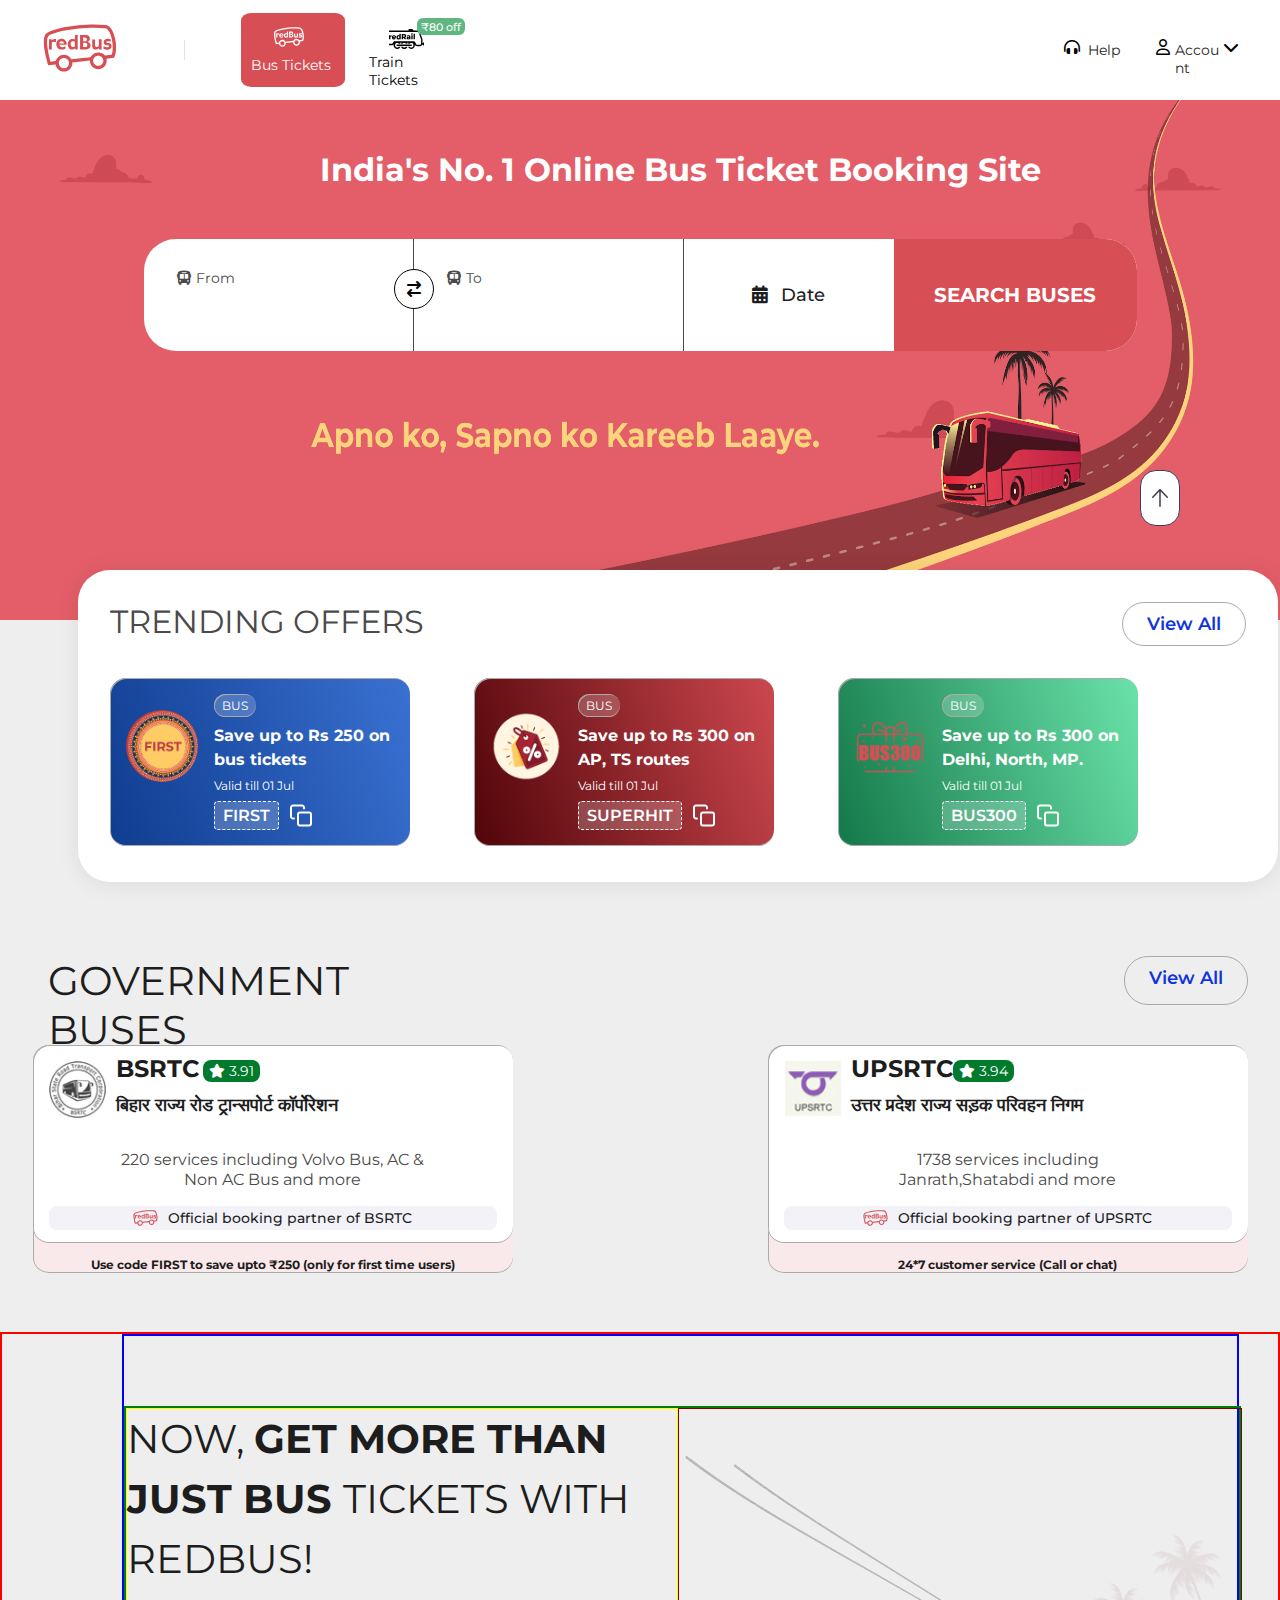
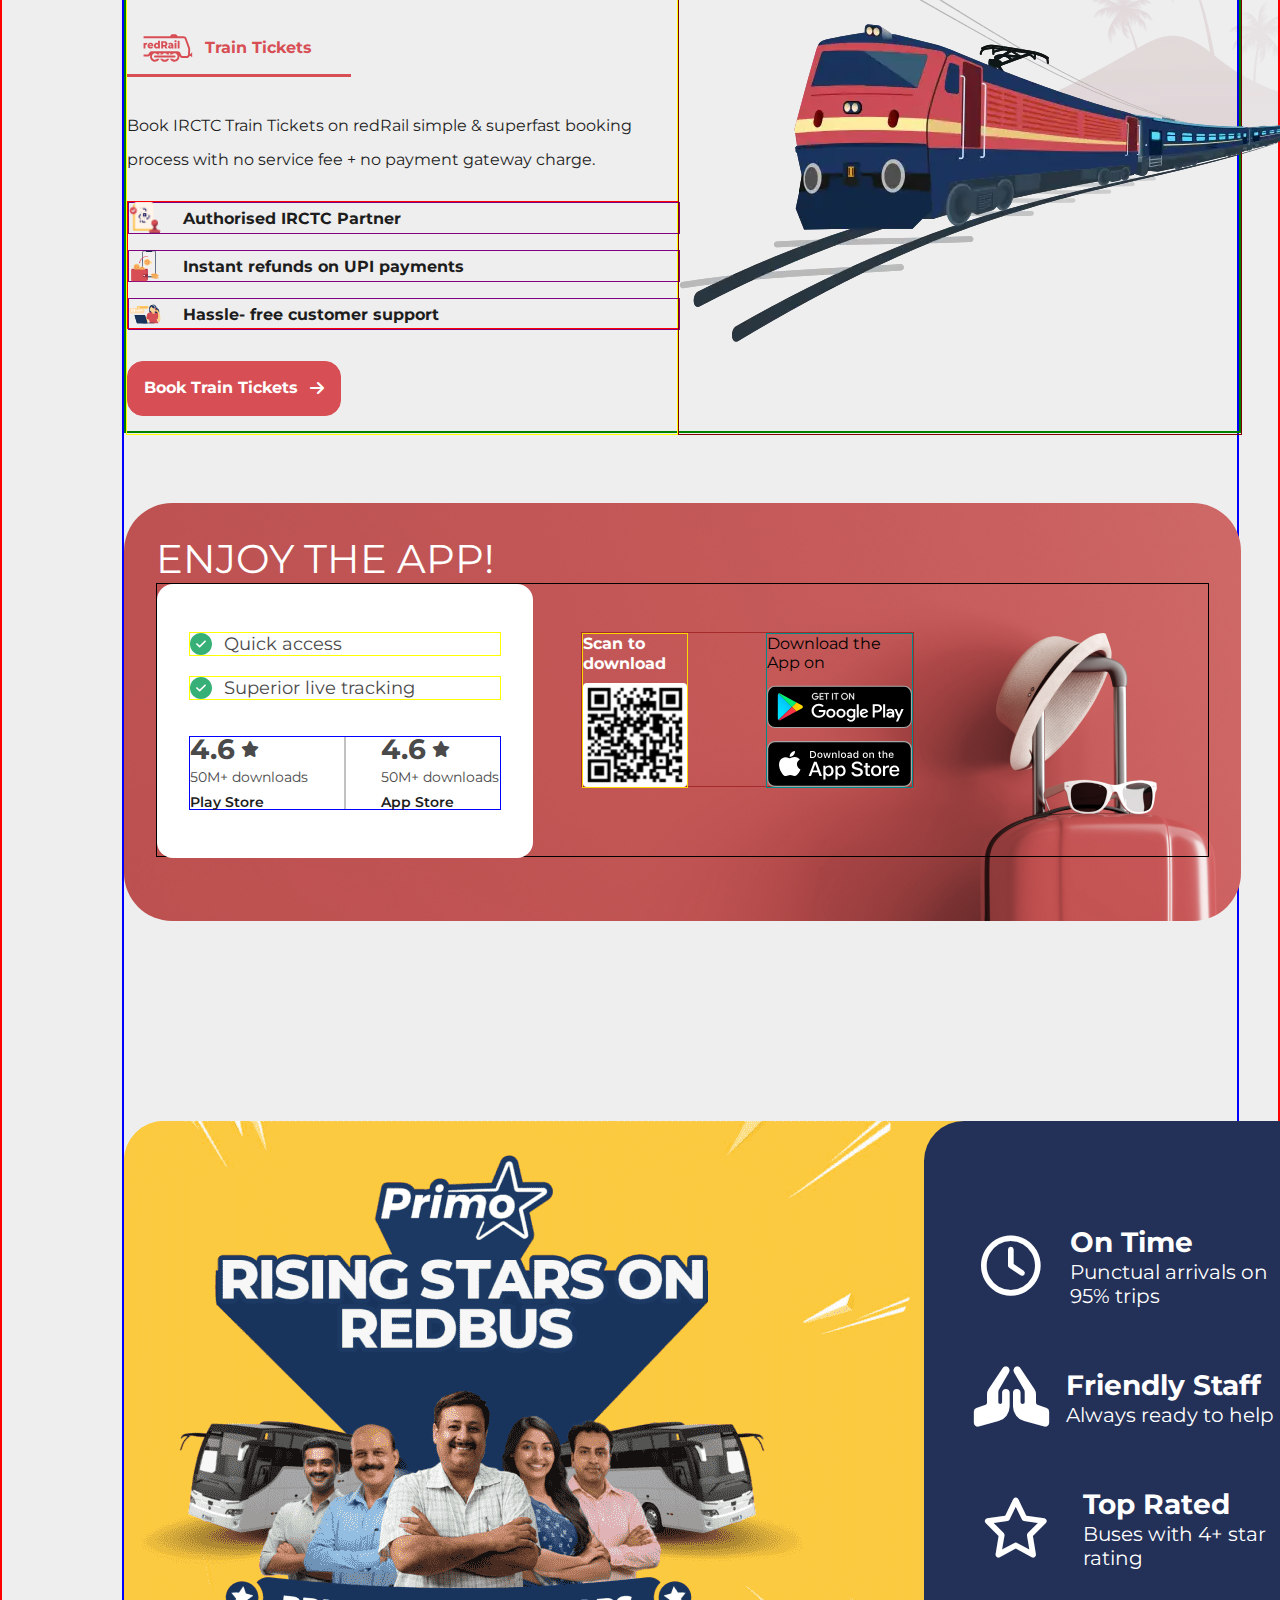
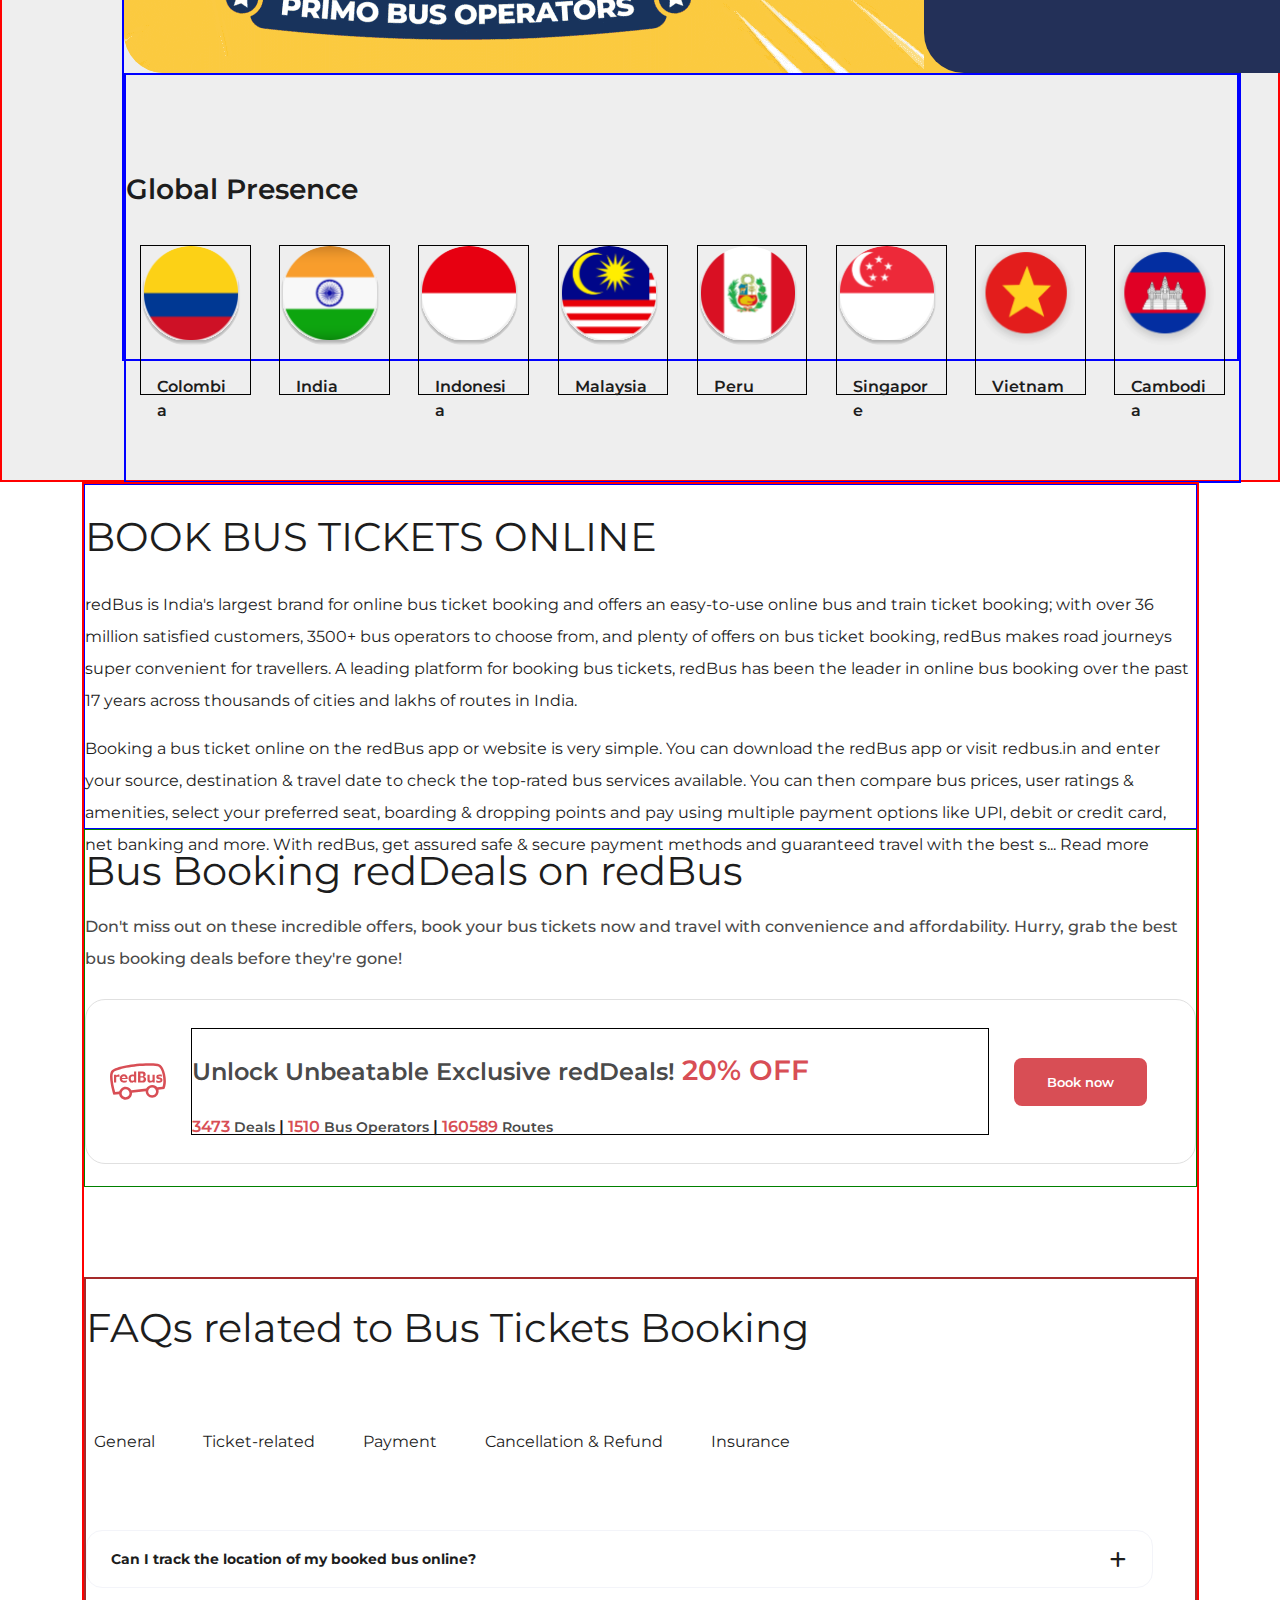
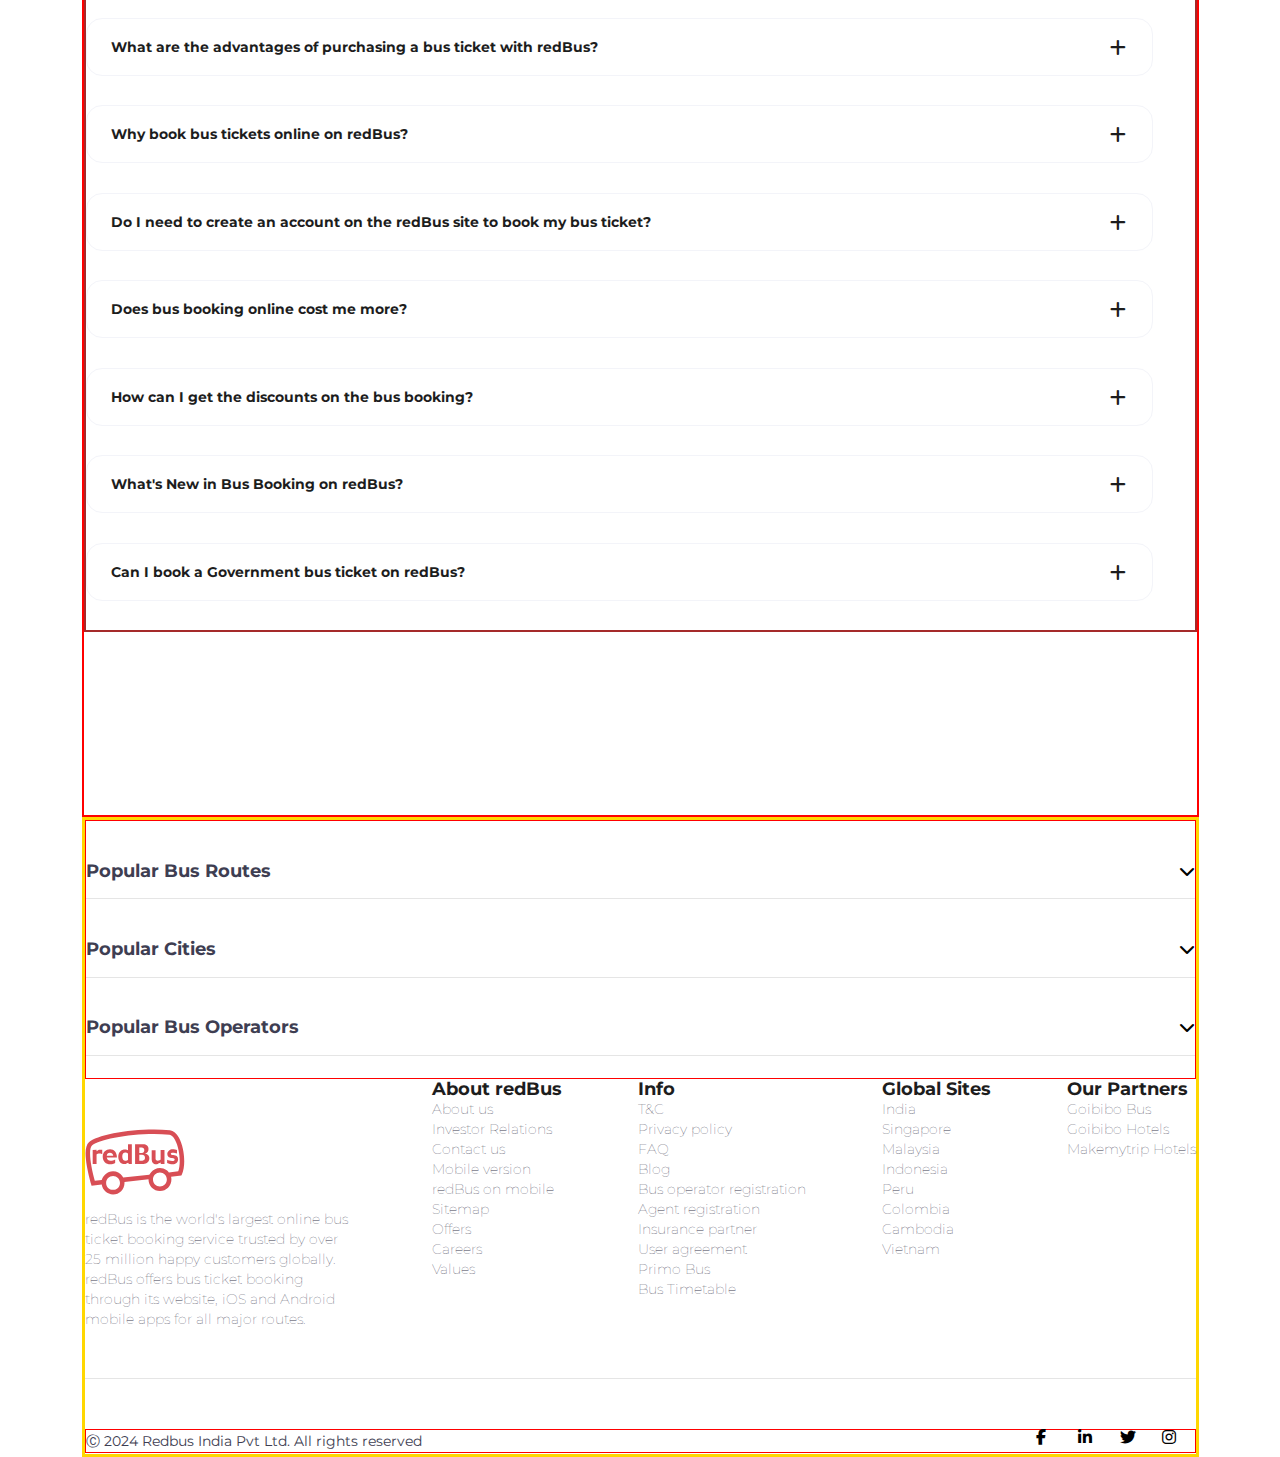
==== index.html @ a6f37c6b "new" ====
<!DOCTYPE html>
<html lang="en">

<head>

    <title>RedBus Clone</title>
    <link rel="stylesheet" href="css/style.css">
    <link rel="stylesheet" href="https://cdnjs.cloudflare.com/ajax/libs/font-awesome/6.5.2/css/all.min.css" />
<link rel="shortcut icon" href="images/rdc-redbus-logo.svg" type="image/x-icon">
</head>

<body>

    <header>

        <div class="container">

            <a href="index.html"><img width="80px" height="48px" src="images/rdc-redbus-logo.svg" alt=""></a>

            <div class="side-line"></div>
            <div class="tickets">
                <div class="bus-tickets">
                    <a href="bus tickets.html">
                        <img src="images/rdc-redbus-logo.svg" alt="">
                        <div>Bus Tickets</div>
                    </a>
                </div>
                <div class="train-tickets">
                    <a href="train tickets.html">
                        <img src="images/rail_vertical.svg" alt="">
                        <span>₹80 off</span>
                        <div>Train Tickets</div>
                    </a>
                </div>
            </div>
            <div class="top-icons">
                <div class="top-right1">
                    <i class="fa-solid fa-headphones-simple"></i>
                    <span>Help</span>
                </div>
                <div class="top-right2">
                    <i class="fa-regular fa-user"></i>
                    <span>Account</span>
                    <i class="fa-solid fa-chevron-down"></i>
                </div>
            </div>
        </div>
    </header>
    <section>
        <h1 class="heading">India's No. 1 Online Bus Ticket Booking Site</h1>

        <div class="search-box">
            <div class="from">
                <i class="fa-solid fa-bus"></i>
                <span>From</span>
            </div>
            <div class="from">
                <i class="fa-solid fa-bus"></i>
                <span>To</span>
            </div>
            <div class="date">
                <i class="fa-solid fa-calendar-days"></i>
                <span>Date</span>
            </div>
            <div class="button">
                <span>SEARCH BUSES</span>
            </div>
            <div class="arrow-icon">
                <i class="fa-solid fa-arrow-right-arrow-left"></i>
            </div>
        </div>

    </section>
    <div class="save-up">
        <div class="save-up-in">
            <div class="t-offers">
                <h1>TRENDING OFFERS</h1>
                <h2>View All</h2>
            </div>
            <div class="pic-poster">
                <div class="pic-poster-one">
                    <div class="pic-poster-one-img">
                        <img src="images/tile-80X80.png" alt="">
                    </div>
                    <div class="pic-poster-one-content">
                        <div class="pic-poster-one-content-one">BUS</div>
                        <div class="pic-poster-one-content-two"> Save up to Rs 250 on <br> bus tickets</div>
                        <div class="pic-poster-one-content-three">Valid till 01 Jul</div>
                        <div class="pic-poster-one-content-four">
                            <div class="pic-poster-one-content-four-a">FIRST</div>
                            <img src="images/copy.svg" alt="">

                        </div>

                    </div>
                </div>
                <div class="pic-poster-one two">
                    <div class="pic-poster-one-img">
                        <img src="images/SUPERHIT.png" alt="">
                    </div>
                    <div class="pic-poster-one-content">
                        <div class="pic-poster-one-content-one">BUS</div>
                        <div class="pic-poster-one-content-two"> Save up to Rs 300 on <br> AP, TS routes</div>
                        <div class="pic-poster-one-content-three">Valid till 01 Jul</div>
                        <div class="pic-poster-one-content-four">
                            <div class="pic-poster-one-content-four-a">SUPERHIT</div>
                            <img src="images/copy.svg" alt="">

                        </div>

                    </div>
                </div>
                <div class="pic-poster-one three">
                    <div class="pic-poster-one-img">
                        <img src="images/80x801.png" alt="">
                    </div>
                    <div class="pic-poster-one-content">
                        <div class="pic-poster-one-content-one">BUS</div>
                        <div class="pic-poster-one-content-two"> Save up to Rs 300 on <br> Delhi, North, MP.</div>
                        <div class="pic-poster-one-content-three">Valid till 01 Jul</div>
                        <div class="pic-poster-one-content-four">
                            <div class="pic-poster-one-content-four-a">BUS300</div>
                            <img src="images/copy.svg" alt="">

                        </div>

                    </div>
                </div>
            </div>
        </div>
    </div>
    <div class="govt-buses-background">
        <div class="govt-buses">
            <div class="govt-buses-head">
                <h1>GOVERNMENT BUSES</h1>
                <h2>View All</h2>
            </div>
            <div class="govt-buses-bottom">
                <div class="govt-buses-bottom-one-back">Use code FIRST to save upto ₹250 (only for first time users)
                    <div class="govt-buses-bottom-one">
                        <div class="bsrtc-one">
                            <img src="images/17889.png" alt="">
                            <div>
                                <h1>BSRTC</h1>
                                <h2>बिहार राज्य रोड ट्रान्सपोर्ट कॉर्पोरेशन</h2>
                            </div>
                        </div>
                        <div class="green-rating">
                            <i class="fa-solid fa-star"></i>
                            <span>3.91</span>
                        </div>
                        <div class="bsrtc-two">
                            <p>220 services including Volvo Bus, AC & <br> Non AC Bus and more</p>
                        </div>
                        <div class="bsrtc-three">
                            <img width="25px" height="16px" src="images/rdc-redbus-logo.svg" alt="">
                            <span>Official booking partner of BSRTC</span>
                        </div>
                    </div>
                </div>

                <div class="govt-buses-bottom-one-back">24*7 customer service (Call or chat)
                    <div class="govt-buses-bottom-one">
                        <div class="bsrtc-one">
                            <img src="images/11044.png" alt="">
                            <div>
                                <h1>UPSRTC</h1>
                                <h2>उत्तर प्रदेश राज्य सड़क परिवहन निगम</h2>
                            </div>
                        </div>
                        <div class="green-rating another">
                            <i class="fa-solid fa-star"></i>
                            <span>3.94</span>
                        </div>
                        <div class="bsrtc-two">
                            <p>1738 services including <br> Janrath,Shatabdi and more</p>
                        </div>
                        <div class="bsrtc-three">
                            <img width="25px" height="16px" src="images/rdc-redbus-logo.svg" alt="">
                            <span>Official booking partner of UPSRTC</span>
                        </div>
                    </div>
                </div>

            </div>
        </div>
    </div>
    <div class="middle-section-background">
        <div class="middle-section">
            <div class="middle-section-one">
                <div class="middle-section-one-left">
                    <h2>NOW, <strong> GET MORE THAN <br> JUST BUS </strong> TICKETS WITH <br> REDBUS!</h2>
                    <div class="msol-train-tickets">
                        <img width="50px" height="28px" src="images/redRail.svg" alt="">
                        <div>Train Tickets</div>
                    </div>
                    <p>Book IRCTC Train Tickets on redRail simple & superfast booking <br> process with no service fee +
                        no payment gateway charge.</p>
                    <div class="msol-list">
                        <div class="msol-list-one">
                            <img width="32px" height="32px" src="images/railAuthorized.png" alt="">
                            <div>Authorised IRCTC Partner</div>
                        </div>
                        <div class="msol-list-one">
                            <img width="32px" height="32px" src="images/railHasslefree.svg" alt="">
                            <div>Instant refunds on UPI payments</div>
                        </div>
                        <div class="msol-list-one">
                            <img width="32px" height="32px" src="images/railrefunds.svg" alt="">
                            <div>Hassle- free customer support</div>
                        </div>
                    </div>
                    <div class="book-train-tickets-button">
                        <span>Book Train Tickets</span>
                        <i class="fa-solid fa-arrow-right"></i>
                    </div>
                </div>
                <div class="middle-section-one-right">
                    <img src="images/railPop.webp" alt="">
                </div>
            </div>
            <div class="middle-section-two">
                <div class="middle-section-two-one">ENJOY THE APP!</div>
                <div class="middle-section-two-two">
                    <div class="middle-section-two-two-left">
                        <div class="msttl-list-parent">
                            <div class="msttl-list">
                                <img src="images/tick.svg" alt="">
                                <div>Quick access</div>
                            </div>
                            <div class="msttl-list">
                                <img src="images/tick.svg" alt="">
                                <div>Superior live tracking</div>
                            </div>
                        </div>
                        <div class="msttl-rating-parent">
                            <div class="msttl-rating">
                                <div class="msttl-rating-one">
                                    <div>4.6</div>
                                    <i class="fa-solid fa-star"></i>
                                </div>
                                <div class="msttl-rating-two">
                                    50M+ downloads
                                </div>
                                <div class="msttl-rating-three">
                                    Play Store
                                </div>

                            </div>
                            <div class="msttl-rating-border"></div>
                            <div class="msttl-rating">
                                <div class="msttl-rating-one">
                                    <div>4.6</div>
                                    <i class="fa-solid fa-star"></i>
                                </div>
                                <div class="msttl-rating-two">
                                    50M+ downloads
                                </div>
                                <div class="msttl-rating-three">
                                    App Store
                                </div>

                            </div>

                        </div>
                    </div>
                    <div class="middle-section-two-two-right">
                        <div class="msttr-left">
                            <div>Scan to <br> download</div>
                            <img src="images/qrCode.svg" alt="">
                        </div>
                        <div class="msttr-right">
                            <div>Download the <br> App on</div>
                            <img style="cursor: pointer;" src="images/playStore.svg" alt="">
                            <img style="cursor: pointer;" src="images/appStore.svg" alt="">
                        </div>

                    </div>
                </div>
            </div>
            <div class="middle-section-three">
                <img src="images/primoHomeBannerComp.png" alt="">
                <div class="middle-section-three-right">
                    <div class="mstr-list">
                        <i class="fa-regular fa-clock"></i>
                        <div class="mstr-list-child">
                            <div>On Time</div>
                            <div>Punctual arrivals on <br> 95% trips</div>
                        </div>
                    </div>
                    <div class="mstr-list">
                        <i class="fa-solid fa-hands-praying"></i>
                        <div class="mstr-list-child">
                            <div>
                                Friendly Staff</div>
                            <div>Always ready to help</div>
                        </div>
                    </div>
                    <div class="mstr-list">
                        <i class="fa-regular fa-star"></i>
                        <div class="mstr-list-child">
                            <div>Top Rated</div>
                            <div>Buses with 4+ star <br> rating</div>
                        </div>
                    </div>
                </div>
            </div>
            <div class="global-flag">
                <div>Global Presence</div>
                <div class="flags">
                    <div class="flags-one">
                        <img src="images/Colombia.svg" alt="">
                        <div>Colombia</div>
                    </div>
                    <div class="flags-one">
                        <img src="images/India.svg" alt="">
                        <div>India</div>
                    </div>
                    <div class="flags-one">
                        <img src="images/Indonesia.svg" alt="">
                        <div>Indonesia</div>
                    </div>
                    <div class="flags-one">
                        <img src="images/Malaysia.svg" alt="">
                        <div>Malaysia</div>
                    </div>
                    <div class="flags-one">
                        <img src="images/Peru.svg" alt="">
                        <div>Peru</div>
                    </div>
                    <div class="flags-one">
                        <img src="images/Singapore.svg" alt="">
                        <div>Singapore</div>
                    </div>
                    <div class="flags-one">
                        <img src="images/Vietnam.svg" alt="">
                        <div>Vietnam</div>
                    </div>
                    <div class="flags-one">
                        <img src="images/Cambodia.svg" alt="">
                        <div>Cambodia</div>
                    </div>
                </div>
            </div>
        </div>
    </div>
    <div class="content-section">
        <div class="bus-tickets-online">
            <h2>BOOK BUS TICKETS ONLINE</h2>
            <p>redBus is India's largest brand for online bus ticket booking and offers an easy-to-use online bus and
                train ticket booking; with over 36 million satisfied customers, 3500+ bus operators to choose from, and
                plenty of offers on bus ticket booking, redBus makes road journeys super convenient for travellers. A
                leading platform for booking bus tickets, redBus has been the leader in online bus booking over the past
                17 years across thousands of cities and lakhs of routes in India.</p>
            <p>Booking a bus ticket online on the redBus app or website is very simple. You can download the redBus app
                or visit redbus.in and enter your source, destination & travel date to check the top-rated bus services
                available. You can then compare bus prices, user ratings & amenities, select your preferred seat,
                boarding & dropping points and pay using multiple payment options like UPI, debit or credit card, net
                banking and more. With redBus, get assured safe & secure payment methods and guaranteed travel with the
                best s... Read more
            </p>

        </div>
        <div class="bus-red-deals">
            <h2>Bus Booking redDeals on redBus</h2>
            <p>Don't miss out on these incredible offers, book your bus tickets now and travel with convenience and
                affordability. Hurry, grab the best bus booking deals before they're gone!</p>
            <div class="unlock-red-deals">
                <img src="images/rdc-redbus-logo.svg" alt="">
                <div class="ulrd-parent">
                    <div class="ulrd-first"> Unlock Unbeatable Exclusive redDeals! <span>20% OFF</span></div>
                    <div class="ulrd-second">
                        <span>3473</span>
                        Deals
                        <span class="h-line">|</span>
                        <span>1510</span>
                        Bus Operators
                        <span class="h-line">|</span>
                        <span>160589</span>
                        Routes
                    </div>
                </div>
                <button>Book now</button>

            </div>

        </div>
        <div class="faqs-book">
            <div class="faqs-book-heading">
                FAQs related to Bus Tickets Booking
            </div>
            <div class="faqs-shortlist">
                <div>General</div>
                <div>Ticket-related</div>
                <div>Payment</div>
                <div>Cancellation & Refund</div>
                <div>Insurance</div>
            </div>
            <div class="faqs-longlist">
                <p>Can I track the location of my booked bus online?</p>
                <i class="fa-solid fa-plus"></i>
            </div>
            <div class="faqs-longlist">
                <p>What are the advantages of purchasing a bus ticket with redBus?</p>
                <i class="fa-solid fa-plus"></i>
            </div>
            <div class="faqs-longlist">
                <p>Why book bus tickets online on redBus?</p>
                <i class="fa-solid fa-plus"></i>
            </div>
            <div class="faqs-longlist">
                <p>Do I need to create an account on the redBus site to book my bus ticket?</p>
                <i class="fa-solid fa-plus"></i>
            </div>
            <div class="faqs-longlist">
                <p>Does bus booking online cost me more?</p>
                <i class="fa-solid fa-plus"></i>
            </div>
            <div class="faqs-longlist">
                <p>How can I get the discounts on the bus booking?</p>
                <i class="fa-solid fa-plus"></i>
            </div>
            <div class="faqs-longlist">
                <p>What's New in Bus Booking on redBus?</p>
                <i class="fa-solid fa-plus"></i>
            </div>
            <div class="faqs-longlist">
                <p>Can I book a Government bus ticket on redBus?</p>
                <i class="fa-solid fa-plus"></i>
            </div>
        </div>
        <div class="arrow-button">
            <img src="images/scrollArrow.svg" alt="">
        </div>

    </div>
    <footer>
        <div class="footer-one">
            <div class="footer-one-a">
                <p>Popular Bus Routes</p>
                <i class="fa-solid fa-chevron-down"></i>
            </div>
            <div class="footer-one-a">
                <p>Popular Cities</p>
                <i class="fa-solid fa-chevron-down"></i>
            </div>
            <div class="footer-one-a">
                <p>Popular Bus Operators</p>
                <i class="fa-solid fa-chevron-down"></i>
            </div>
        </div>
        <div class="footer-two">
            <div class="footer-two-a">
                <img src="images/rdc-redbus-logo.svg" alt="">
                <p>redBus is the world's largest online bus ticket booking service trusted by over 25 million happy
                    customers globally. redBus offers bus ticket booking through its website, iOS and Android mobile
                    apps for all major routes.</p>
            </div>
            <div class="footer-two-b">
                <h2>About redBus</h2>
                <ul>
                    <li>About us</li>
                    <li>Investor Relations</li>
                    <li> Contact us</li>
                    <li>Mobile version</li>
                    <li> redBus on mobile</li>
                    <li>Sitemap</li>
                    <li> Offers</li>
                    <li>Careers</li>
                    <li> Values</li>
                </ul>
            </div>
            <div class="footer-two-b">
                <h2>Info</h2>
                <ul>
                    <li>T&C</li>
                    <li>Privacy policy</li>
                    <li>FAQ</li>
                    <li>Blog</li>
                    <li>Bus operator registration</li>
                    <li>Agent registration</li>
                    <li>Insurance partner</li>
                    <li>User agreement</li>
                    <li>Primo Bus</li>
                    <li>Bus Timetable</li>
                </ul>
            </div>
            <div class="footer-two-b">
                <h2>Global Sites</h2>
                <ul>
                    <li>India</li>
                    <li>Singapore</li>
                    <li>Malaysia</li>
                    <li>Indonesia</li>
                    <li>Peru</li>
                    <li> Colombia</li>
                    <li> Cambodia</li>
                    <li> Vietnam</li>
                </ul>
            </div>
            <div class="footer-two-b">
                <h2>Our Partners</h2>
                <ul>
                    <li>Goibibo Bus</li>
                    <li>Goibibo Hotels</li>
                    <li>Makemytrip Hotels</li>
                </ul>
            </div>
        </div>
        <div class="footer-three">
            <p>Ⓒ 2024 Redbus India Pvt Ltd. All rights reserved</p>
            <div class="footer-three-icons">
                <i class="fa-brands fa-facebook-f"></i>
                <i class="fa-brands fa-linkedin-in"></i>
                <i class="fa-brands fa-twitter"></i>
                <i class="fa-brands fa-instagram"></i>
            </div>
        </div>
    </footer>

</body>

</html>
---- css/style.css ----
@import url('https://fonts.googleapis.com/css2?family=Montserrat:ital,wght@0,100..900;1,100..900&display=swap');


* {
    padding: 0px;
    margin: 0px;
    box-sizing: border-box;
    text-decoration: none;
    word-break: break-word;
    font-family: Montserrat;


}

header {
    width: 100%;
    height: 100px;
    margin: auto;
    position: sticky;


}

.container {
    width: 1200px;
    height: 100%;

    margin: auto;
    display: flex;

    align-items: center;
}

.side-line {
    width: 1px;
    height: 20px;
    background-color: #e0e0e0;
    margin: 0px 56px 0px 64px;


}

.tickets {
    width: 224px;
    height: 74px;

    display: flex;

}

.bus-tickets {
    width: 104px;
    height: 74px;
    margin-right: 12px;
    background-color: #d84e55;
    display: flex;
    flex-direction: column;
    justify-content: center;
    align-items: center;
    border-radius: 10%;
}

.bus-tickets img {
    height: 20px;
    filter: brightness(0) invert(1);
    margin-left: 23px;
    margin-bottom: 5px;
}

.bus-tickets div {
    width: 84px;
    height: 18px;
    font-weight: 400;
    font-size: 14px;
    color: #fff;
    font-family: "Montserrat", sans-serif;
    /* text-size-adjust: 100%; */
    word-break: break-word;
}

.train-tickets {
    width: 108px;
    height: 74px;

    /* margin-right: 12px; */
    background-color: #fff;
    display: flex;
    flex-direction: column;
    justify-content: center;
    align-items: center;
    border-radius: 10%;
    position: relative;
}

.train-tickets:hover {
    background-color: #eee;
}

.train-tickets:hover .train-tickets-img {
    filter: brightness(0) grayscale(0);
}

.train-tickets img {
    height: 20px;
    filter: brightness(0) grayscale(1);
    margin-left: 20px;

}

.train-tickets span {
    width: 40px;
    height: 13px;
    position: absolute;
    top: 5px;
    left: 60px;
    padding: 2px 4px;
    background: #60b681;
    color: white;
    border-radius: 6px;
    font-size: 11px;
    font-weight: 500;

    height: 17px;
    width: 3rem;
}

.train-tickets div {
    width: 84px;
    height: 18px;
    font-weight: 400;
    font-size: 14px;
    color: black;
    font-family: "Montserrat", sans-serif;
}

.top-icons {
    width: 217px;
    height: 34px;

    flex-grow: calc(1);
    display: flex;
    justify-content: end;

}

.top-icons i {
    width: 22px;
    height: 22px;
}

.top-icons span {
    height: 18px;
    font-size: 14px;
    color: #1d1d1d;
    margin: 0px 4px 0px 2px;

}

.top-right1 {
    width: 84px;
    height: 34px;
    border-radius: 6px;
    cursor: pointer;
    display: flex;
    align-items: center;
    justify-content: center;
    margin-right: 20px;
}

.top-right1:hover {
    background-color: #eee;
}

.top-right2 {
    width: 84px;
    height: 34px;
    border-radius: 6px;
    cursor: pointer;
    display: flex;
    align-items: center;
    justify-content: center;
}

.top-right2:hover {
    background-color: #eee;
}

section {
    width: 100%;
    height: 520px;
    background: url(../images/HomeBannerNew.png);
    /* width: 100%; */
    background-repeat: round;
    background-size: cover;
    /* height: 32.5rem; */
}

.heading {
    width: 100%;
    color: rgb(255, 255, 255);
    font-size: 32px;
    font-style: normal;
    font-weight: 700;
    line-height: normal;
    padding-left: 320px;
    padding-top: 50px;
    padding-bottom: 50px;
}

.search-box {
    width: 993px;
    height: 112px;
    background-color: rgb(255, 255, 255);
    display: flex;
    border-radius: 32px;
    position: relative;
    margin: auto;
}

.from {
    width: 270px;
    height: 112px;
    border-right: 1px solid #4a4a4a;
    font-size: 14px;
    font-weight: 400;
    color: #4a4a4a;
    line-height: 22px;
    /* margin: 32px 0px 0px 32px; */
}

.from i {
    margin: 32px 0px 0px 32px;
}

.date {
    width: 210px;
    height: 112px;

    display: flex;
    align-items: center;
    justify-content: center;
    gap: 13px;
    font-size: 18px;
    font-weight: 500;
    line-height: 22px;
    color: rgb(29, 29, 29);

}

.button {
    width: 243px;
    height: 112px;

    display: flex;
    align-items: center;
    justify-content: center;
    background-color: #d84e55;
    font-size: 20px;
    font-weight: 700;
    line-height: 24px;
    cursor: pointer;
    color: #fff;
    border-radius: 0px 32px 32px 0px;
}

.arrow-icon {
    width: 40px;
    height: 40px;
    border-radius: 50%;
    border: 1px solid black;
    background-color: #fff;
    display: flex;
    justify-content: center;
    align-items: center;
    position: absolute;
    top: 30px;
    left: 250px;
}

.save-up {
    width: 100%;
    height: 312px;
    position: relative;
    background-color: #eee;
}

.save-up-in {
    width: 1200px;
    height: 312px;
    margin: auto;
    border-radius: 32px;
    background: rgb(255, 255, 255);
    box-shadow: rgba(0, 0, 0, 0.08) 0px 2px 25px;
    position: absolute;
    top: -50px;
    left: 78px;
}

.t-offers {
    display: flex;
    justify-content: space-between;
    padding: 32px 32px 0px 32px;

}

.t-offers h2 {
    color: rgb(16, 52, 217);
    font-weight: 600;
    font-size: 18px;
    cursor: pointer;
    border: 1px solid rgb(170, 170, 170);
    border-radius: 24px;
    padding: 10px 24px;
}

.t-offers h1 {
    font-size: 32px;
    font-weight: 400;
    line-height: 39px;
    color: #4a4a4a;
    word-break: break-word;
}

.pic-poster {
    display: flex;
}

.pic-poster-one {
    width: 300px;
    height: 168px;
    /* padding: 16px; */
    box-shadow: inset 1px 1px 0 #aaa, inset 0 -1px 0 #aaa;
    background-image: linear-gradient(71.04deg, rgb(12, 57, 139) -6.92%, rgb(62, 118, 216) 109.43%);
    background-color: #aaa;
    margin: 32px;
    display: flex;
    border-radius: 16px;
}

.pic-poster-one-img {
    width: 72px;
    height: 136px;
    margin: 16px;
}

.pic-poster-one-img img {
    width: 72px;
    height: 72px;
    margin-top: 16px;
    border-radius: 50%;
}

.pic-poster-one-content {
    width: 180px;
    height: 136px;
    margin-top: 16px;
    display: flex;
    flex-direction: column;
    justify-content: space-between;
}

.pic-poster-one-content-one {
    border-radius: 20px;
    box-shadow: inset 1px 1px 0 #aaa, inset 0 -1px 0 #aaa;
    color: rgb(255, 255, 255);
    font-size: 12px;
    padding: 4px 8px;
    width: fit-content;
    background-color: rgba(255, 255, 255, 0.2);
    cursor: pointer;
    font-weight: 400;
}

.pic-poster-one-content-two {
    font-size: 16px;
    line-height: 24px;
    font-weight: 700;
    color: rgb(255, 255, 255);
    cursor: pointer;

}

.pic-poster-one-content-three {
    font-size: 12px;
    line-height: 16px;
    font-weight: 400;
    color: rgb(255, 255, 255);
    cursor: pointer;
}

.pic-poster-one-content-four {
    display: flex;
}

.pic-poster-one-content-four-a {
    border: 1px dashed rgb(255, 255, 255);
    border-radius: 4px;
    background-color: rgba(255, 255, 255, 0.2);
    padding: 4px 8px;
    font-weight: 600;
    color: rgb(255, 255, 255);
    cursor: pointer;
}

.pic-poster-one-content-four img {
    margin-left: 10px;
}

.two {
    background-image: linear-gradient(71.04deg, rgb(72, 0, 4) -6.92%, rgb(216, 78, 85) 109.43%);
}

.three {
    background-image: linear-gradient(71.04deg, rgb(14, 113, 67) -6.92%, rgb(115, 236, 179) 109.43%);
}

.govt-buses-background {
    width: 100%;
    height: 400px;
    background-color: #eee;
    display: flex;
    justify-content: center;
    align-items: center;

}

.govt-buses {
    width: 1215px;
    height: 352px;
}

.govt-buses-head {
    display: flex;
    justify-content: space-between;
    margin: 0px 0px 40px 15px;
}

.govt-buses-head h1 {
    width: 448px;
    height: 49px;
    color: #1d1d1d;
    font-size: 40px;
    font-style: normal;
    font-weight: 400;
    line-height: normal;
}

.govt-buses-head h2 {
    border: 1px solid rgb(170, 170, 170);
    color: rgb(16, 52, 217);
    font-weight: 600;
    border-radius: 24px;
    padding: 10px 24px;
    font-size: 18px;
    cursor: pointer;
    width: fit-content;
}

.govt-buses-bottom {
    width: 1215px;
    height: 258px;
    display: flex;
    justify-content: space-between;

}

.govt-buses-bottom-one-back {
    width: 480px;
    height: 228px;
    border-radius: 16px;
    background: #fae9ea;
    color: rgb(29, 29, 29);
    font-style: normal;
    font-weight: bolder;
    font-size: 12px;
    line-height: 16px;
    cursor: pointer;
    display: flex;
    align-items: end;
    justify-content: center;
    position: relative;
    box-shadow: inset 1px 1px 0 #aaa, inset 0 -1px 0 #aaa;
}

.govt-buses-bottom-one {
    width: 480px;
    height: 198px;
    border-radius: 16px;
    background: #fff;
    cursor: pointer;
    position: absolute;
    top: 0px;
    left: 0px;
    box-shadow: inset 1px 1px 0 #aaa, inset 0 -1px 0 #aaa;
}

.bsrtc-one {
    width: 480px;
    height: 89px;
    padding: 16px;
    display: flex;
    gap: 10px;
    position: relative;

}

.bsrtc-one h1 {
    margin-bottom: 20px;
}

.green-rating {
    background-color: #007b2d;
    width: max-content;
    color: #fff;
    border-radius: 8px;
    padding: 3px 6px;
    cursor: pointer;
    font-size: 14px;
    font-weight: 400;
    position: absolute;
    top: 15px;
    left: 170px;
}

.bsrtc-two {
    width: 480px;
    height: 72px;
    padding: 16px;
    cursor: pointer;
    color: #4a4a4a;
    font-size: 14px;
    font-weight: 400;
}

.bsrtc-two p {
    font-size: 16px;
    font-weight: 400;
    line-height: 20px;
    text-align: center;
    margin: 0px 64px;
    height: 40px;
    cursor: pointer;
}

.bsrtc-three {
    width: 448px;
    height: 24px;
    margin: 0px 16px;
    background-color: #f2f2f8;
    border-radius: 8px;
    color: #1d1d1d;
    font-size: 14px;
    font-weight: 500;
    font-style: normal;
    line-height: 16px;
    cursor: pointer;
    display: flex;
    justify-content: center;
    align-items: center;
    gap: 10px;
}

.another {
    left: 185px;
}
.middle-section-background{
    width: 100%;
    height: 2350px;
    border: 2px solid red;
    background-color: #eee;
}
.middle-section{
    width: 1117px;
    height: 2227px;
    border: 2px solid blue;
    margin: 0px 120px 32px;
}
.middle-section-one{
    width: 1117px;
    height: 627px;
    border: 2px solid green;
    margin: 70px 0px;
    display: flex;
}
.middle-section-one-left{
    width:552px ;
    height:627px ;
    border: 1px solid yellow;
}
.middle-section-one-left h2{
    font-weight: 400;
    font-size: 40px;
    line-height: 60px;
    color: rgb(29, 29, 29);
    width: 552px;
}
.msol-train-tickets{
    width: 224px;
    height: 56px;
    padding: 14px 16px;
    cursor: pointer;
    border-bottom: #d84e55 3px solid;
    margin-top: 32px;
    margin-bottom: 32px;
    display: flex;
    justify-content: center;
    justify-content: space-between;
    align-items: center;
}
.msol-train-tickets div{
    width: 130px;
    height: 24px;
    font-size: 16px;
    line-height: 24px;
    color: rgb(216, 78, 85);
    font-weight: 700;

}
.middle-section-one-left p{
    width: 550px;
    height: 68px;
    font-weight: 400;
    font-size: 16px;
    line-height: 34px;
    color: rgb(29, 29, 29);
    margin-bottom: 24px;
}

.msol-list{
    width: 552px;
    height: 128px;
    border: 1px solid red
}
.msol-list-one{
    width: 552px;
    height: 32px;
    margin-bottom: 16px;
    color: #4a4a4a;
    font-size: 14px;
    font-weight: 400;
    border: 1px solid purple;
    display: flex;
    align-items: center;
    gap: 22px;
}
.msol-list-one div{
    font-weight: 700;
    font-size: 16px;
    line-height: 17px;
    color: rgb(29, 29, 29);
}
.book-train-tickets-button{
    width: fit-content;
    margin-top: 32px;
    border-radius: 16px;
    padding: 14.4px 16px;
    gap: 12px;
    font-size: 16px;
    line-height: 24px;
    background-color: rgb(216, 78, 85);
    color: rgb(255, 255, 255);
    border: 1px solid rgb(216, 78, 85);
    font-weight: 700;
    display: flex;
    align-items: center;
}
.middle-section-one-right{
    width: 564px;
    height: 627px;
    border: 1px solid maroon;
    background: url(../images/railPop.png);
}
.middle-section-two{
    width: 1117px;
    height: 418px;
    padding: 32px;
    background-image: url(../images/appInstallbg.svg);
    border-radius: 48px;
    background-size: cover;
    background-position: right center;
}
.middle-section-two-one{
    width: 1053px;
    height: 48px;
    color: rgb(255, 255, 255);
    font-size: 40px;
    line-height: 48px;
}
.middle-section-two-two{
    width: 1053px;
    height: 274px;
    border: 1px solid black;
    display: flex;
}
.middle-section-two-two-left{
    width: 376px;
    height: 274px;
    padding: 48px 32px;
    background-color: #FFFFFF;
    border-radius: 16px;
}
.msttl-list-parent{
    width: 312px;
    height: 68px;
    margin-bottom: 36px;
    display: flex;
    flex-direction: column;
    justify-content: space-between;
}
.msttl-list{
    width: 312px;
    /* height: 68px; */
    border: 1px solid yellow;
    display: flex;
    gap: 12px;
}
.msttl-list img{
    width: 22px;
    height: 22px;
}
.msttl-list div{
    font-size: 18px;
    line-height: 22px;
    color: #4a4a4a;
    font-weight: 400;

}
.msttl-rating-parent{
    width: 312px;
    height: 74px;
    border: 1px solid blue;
    display: flex;
    justify-content: space-between;
}
.msttl-rating{
    width: 119.2px;
    height: 74px;
    /* border: 1px solid green; */
    display: flex;
    flex-direction: column;
    justify-content: space-between;
    
}
.msttl-rating-one{
    width: 100%;
    height: 24px;
    gap: 6px;
    color: #4a4a4a;
    display: flex;
    align-items: center;
}
.msttl-rating-one div{
    font-size: 28px;
    line-height: 24px;
    font-weight: 700;

}
.msttl-rating-two{
    /* width: 119.2px; */
    /* height: 17px; */
    font-size: 14px;
    line-height: 17px;
    color: #4a4a4a;
    font-weight: 400;
}
.msttl-rating-three{
    font-size: 14px;
    line-height: 17px;
    font-weight: 600;
    color: rgb(29, 29, 29);

}
.msttl-rating-border{
    border-right: 2px solid #c1c1c1 ;
}
.middle-section-two-two-right{
    width: 333px;
    height: 155px;
    border: 1px solid brown;
    margin: 48px 0px 0px 48px;
    display: flex;
    justify-content: space-between;
}
.msttr-left{
    width: 106px;
    height: 155px;
    border: 1px solid gold;
    display: flex;
    flex-direction: column;
    justify-content: space-between;
}
.msttr-left div{
    width: 119px;
    height: 40px;
    font-size: 16px;
    font-weight: 700;
    line-height: 20px;
    color: rgb(255, 255, 255);
}
.msttr-right{
    width: 147px;
    height: 155px;
    border: 1px solid darkcyan;
    display: flex;
    flex-direction: column;
    justify-content: space-between;
}
.middle-section-three{
    width: 900px;
    height: 552px;
    background-color: #fbca41;
    margin-top: 200px;
    border-radius: 40px 0px 0px 40px;
    position: relative;
}
.middle-section-three img{
    width: 800px;
    height: 552px;
    border-radius: 40px 0px 0px 40px;
    /* margin-top: 200px; */
    
}
.middle-section-three-right{
    width: 400px;
    height: 552px;
    border-radius: 40px;
    background: rgb(35, 48, 88);
    padding: 80px 42px;
    color: rgb(255, 255, 255);
    position: absolute;
    top: 0px;
    left: 800px;
    display: flex;
    flex-direction: column;
    justify-content: space-around;

}
.mstr-list{
    width: 316px;
    height: 88px;
}

.mstr-list{
    display: flex;
    align-items: center;
    justify-content: space-around;
}
.mstr-list i{
    font-size: 60px;
}
.mstr-list-child :nth-child(1) {
    font-size: 28px;
    font-weight: 700;
    line-height: 36px;
    color: rgb(255, 255, 255);  
}
.mstr-list-child :nth-child(2) {
    font-size: 20px;
    font-weight: 400;
    line-height: 24px;
    color: rgb(255, 255, 255);
}
.global-flag{
    width: 1117px;
    height: 409.5px;
    padding: 90px 0px;
    border: 2px solid blue;
}
.global-flag div{
    font-size: 28px;
    line-height: 48px;
    font-weight: 600;
    color: rgb(29, 29, 29);
    margin: 0px 0px 32px;
}
.flags{
    height: 149.5px;
    width: 100%;
    display: flex;
    justify-content: space-around;

}
.flags-one{
    width: 110.7px;
    height: 149.5px;
    border: 1px solid black;
}
.flags-one img{
    width: 100px;
    height: 100px;
    border-radius: 50%;
    margin-bottom: 6px;
    cursor: pointer;
}
.flags-one div{
    font-size: 16px;
    font-weight: 600;
    line-height: 24px;
    color: rgb(29, 29, 29);
    padding: 9px 16px;
    cursor: pointer;
}
.content-section{
    width: 1117px;
    height: 1935px;
    border: 2px solid red;
    margin: auto;
}
.bus-tickets-online{
    width: 100%;
    height: 345px;
    border: 1px solid blue;
}
.bus-tickets-online h2{
    color: #1d1d1d;
    font-size: 40px;
    font-style: normal;
    font-weight: 400;
    line-height: 40px;
    margin: 32.2px 0px;
}
.bus-tickets-online p{
    color: #1d1d1d;
    font-size: 16px;
    font-weight: 400;
    line-height: 32px;
    margin: 16px 0px;
}
.bus-red-deals{
    width:100% ;
    height: 358px;
    margin: 0px 0px 90px;
    border: 1px solid green;
}
.bus-red-deals h2{
    width: 100%;
    height: 49px;
    margin: 16px 0px;
    color: #1d1d1d;
    font-size: 40px;
    font-style: normal;
    font-weight: 400;
}
.bus-red-deals p{
    width: 100%;
    height: 64px;
    margin: 16px 0px;
    font-weight: 500;
    font-size: 16px;
    line-height: 32px;
    color: #4a4a4a;
}
.unlock-red-deals{
    width: 100%;
    height: 165px;
    border: 1px solid #e0e0e0;
    border-radius: 20px;
    margin: 24px 0px;
    padding: 28px 24px;
    cursor: pointer;
    display: flex;
    align-items: center;
    justify-content: space-between;
}
.unlock-red-deals img{
    width: 56px;
    height: 57px;
    font-size: 4em;
}
.unlock-red-deals button{
    background-color: #d84e55;
    font-weight: 600;
    color: #fff;
    border-radius: 8px;
    height: 48px;
    width: 133px;
    cursor: pointer;
    margin-right: 24px;
    text-align: center;
    border: none;
}
.ulrd-parent{
    width: 798px;
    height: 107px;
    border: 1px solid black;
    display: flex;
    flex-direction: column;
    justify-content: space-between;
}
.ulrd-first{
    margin:24px 16px;
    font-size: 24px;
    font-weight: 600;
    color: #4a4a4a;
    width: 798px;
    height: 34px;
    margin: 24px 0px 16px;

}
.ulrd-first span{
    color: #d84e55;
    font-size: 28px;
}
.ulrd-second{
    font-weight: 600;
    color: #4a4a4a;
    font-size: 14px;
    width: 798px;
    height: 19px;
    margin: 14px 0px;
}
.ulrd-second span{
    font-size: 16px;
    color: #d84e55;
}
.h-line{
    color: #1d1d1d !important; 
}
.faqs-book{
    width: 100%;
    height: 955px;
    border: 2px solid brown;
    display: flex;
    flex-direction: column;
    justify-content: space-evenly;
   
}
.faqs-book-heading{
    width: 100%;
    height: 40px;
    margin-bottom: 40px;
    font-weight: 400;
    font-size: 40px;
    line-height: 40px;
    color: #1d1d1d;
}
.faqs-shortlist{
    width: 100%;
    height: 51px;
    margin-bottom: 32px;
    color: #1d1d1d;
    font-size: 16px;
    line-height: 24px;
    font-weight: 400;
    display: flex;
    gap: 32px;
}
.faqs-shortlist div{
    width: fit-content;
    height: 24px;
    margin: 12px 8px;
}
.faqs-shortlist div:hover {
    color: #d84e55;
    border-bottom: 2px solid #d84e55;
}
.faqs-longlist{
    width: 1067px;
    height: 20px;
    padding: 28px 24px;
    border: 1px solid #f3f4f9;
    border-radius: 16px;
    font-size: 14px;
    line-height: 20px;
    color: #1d1d1d;
    cursor: pointer;
    font-weight: 700;
    display: flex;
    justify-content: space-between;
    align-items: center;
    position: relative;
}
.faqs-longlist i{
width: 18px;
height: 18px;
line-height: 20px;
font-weight: 700;
font-size: 18px;
}
.arrow-button{
    width: 40px;
    height: 56px;
    margin: 0px 120px 32px;
border: 1px solid #3e3e52;
border-radius: 16px;
background: #fff;
cursor: pointer;
display: flex;
justify-content: center;
align-items: center;
 position: sticky;
 left: 1200px;
 position: fixed;
 top: 470px;
 left: 1020px;
}
.arrow-button img{
    width: 16px;
    height: 18px;
}
footer{
    width: 1117px;
    height: 640px;
    /* padding: 48px 120px 32px; */
    border: 3px solid gold;
    margin: auto;
}
.footer-one{
    width: 100%;
    height: 259px;
    border: 1px solid red;
    display: flex;
    flex-direction: column;
    justify-content: space-evenly;
}
.footer-one-a{
    width: 100%;
    height: 56px;
    cursor: pointer;
    display: flex;
    justify-content: space-between;
    align-items: center;
    border-bottom: 1px solid #E5E5E5 ;
}
.footer-one-a p{
    font-size: 18px;
    font-weight: 700;
    line-height: 20px;
    color: #3e3e52;
}
.footer-one-a i{
    font-size: 16px;
    font-weight: 700;
}
.footer-two{
    width: 100%;
    height: 300px;
    border-bottom: 1px solid #E5E5E5;
    display: flex;
    justify-content: space-between;

}
.footer-two-a{
    width: 272px;
    height: 300px;
    margin-top: 50px;

}
.footer-two-a img{
    width: 100px;
    height: 65.5px;
}
.footer-two-a p{
    width: 272px;
    height: 140px;
    color: #3e3e52;
    line-height: 20px;
    font-size: 14px;
    font-weight: 100;
    margin-top: 10px;
}
.footer-two-b h2{
    font-size: 18px;
    color: #1d1d1d;
    line-height: 20px;
}
.footer-two-b ul{
    list-style: none;
    color: #3e3e52;
    line-height: 20px;
    font-size: 14px;
    font-weight: 100;
}
.footer-three{
    width: 100%;
    height: 24px;
    border: 1px solid red;
    display: flex;
    justify-content: space-between;
    align-items: center;
    margin-top: 50px;
}
.footer-three p{
    color: #3e3e52;
    line-height: 20px;
    font-size: 14px;
    font-weight: 400;
}
.footer-three-icons{
    width: 168px;
    height: 24px;
    display: flex;
    justify-content: space-around;
    align-items: center;

}
.footer-three-icons i{
    width: 24px;
    height: 24px;
}
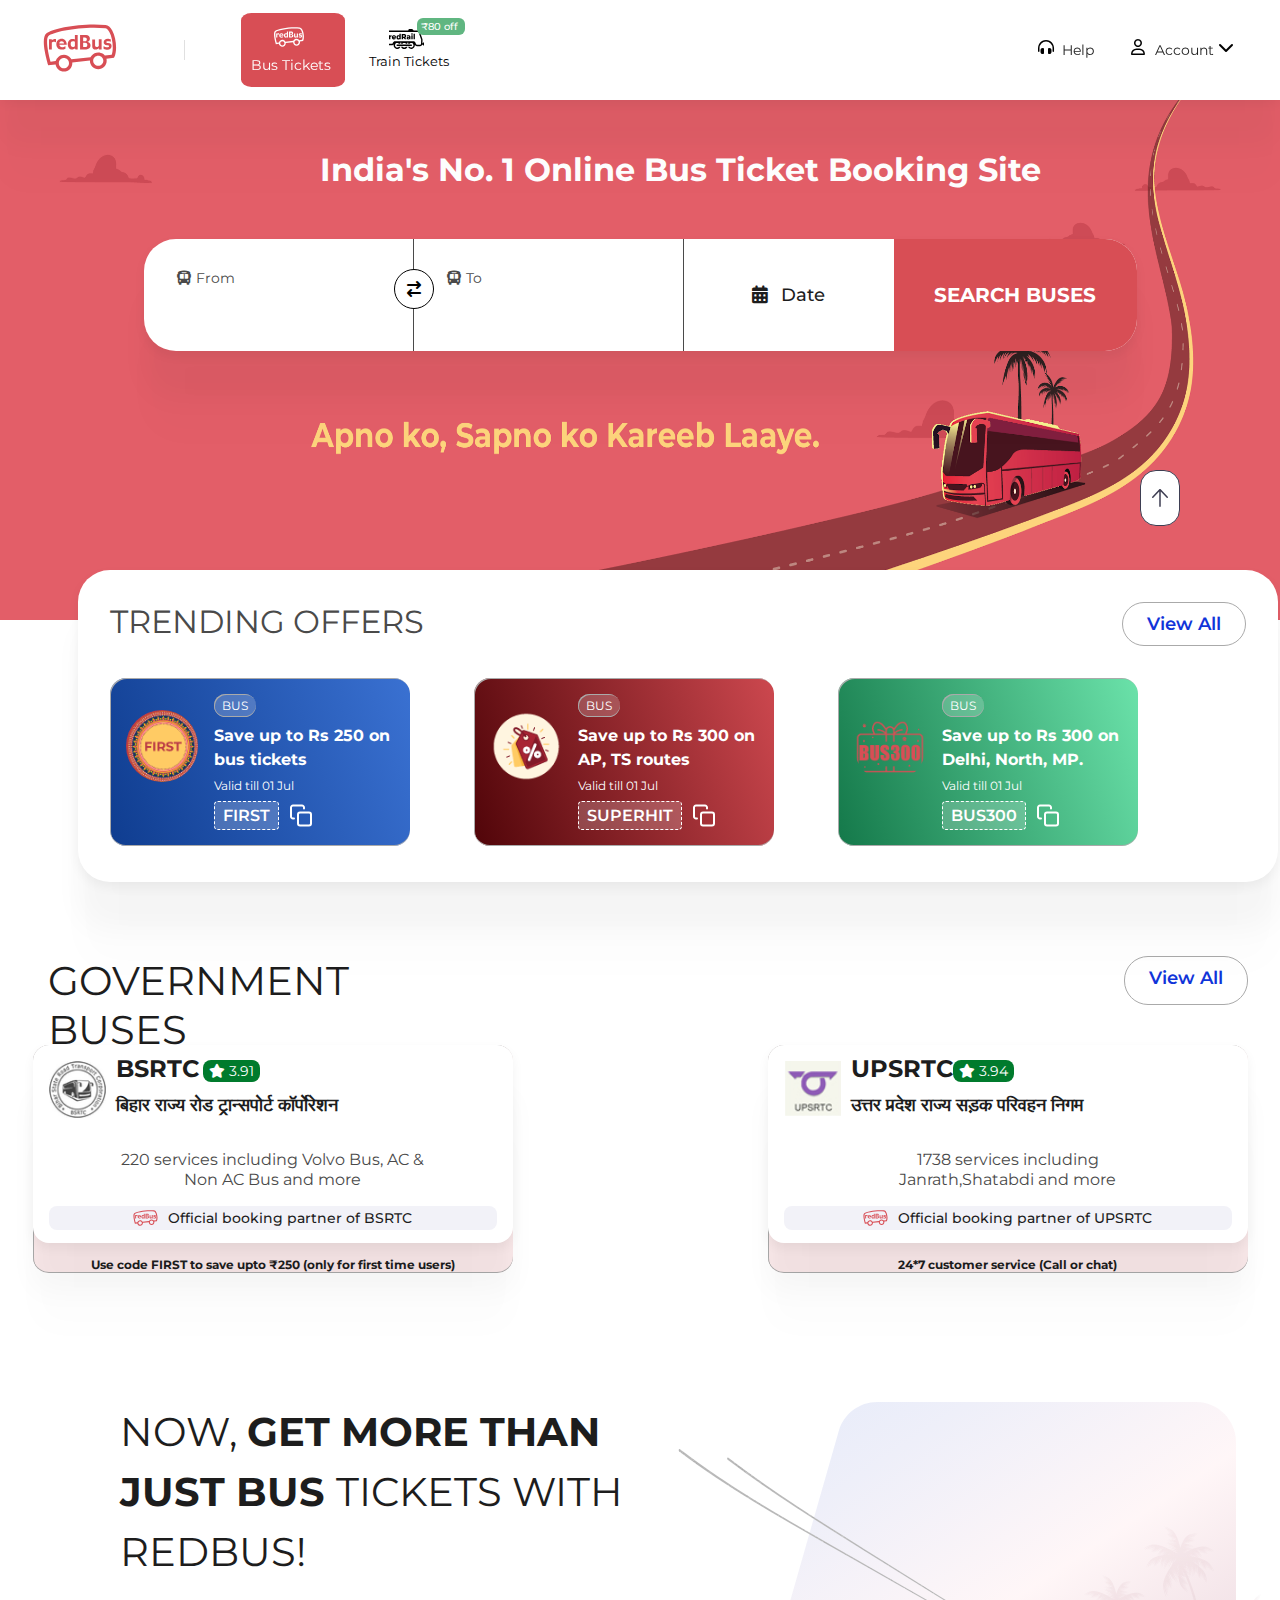
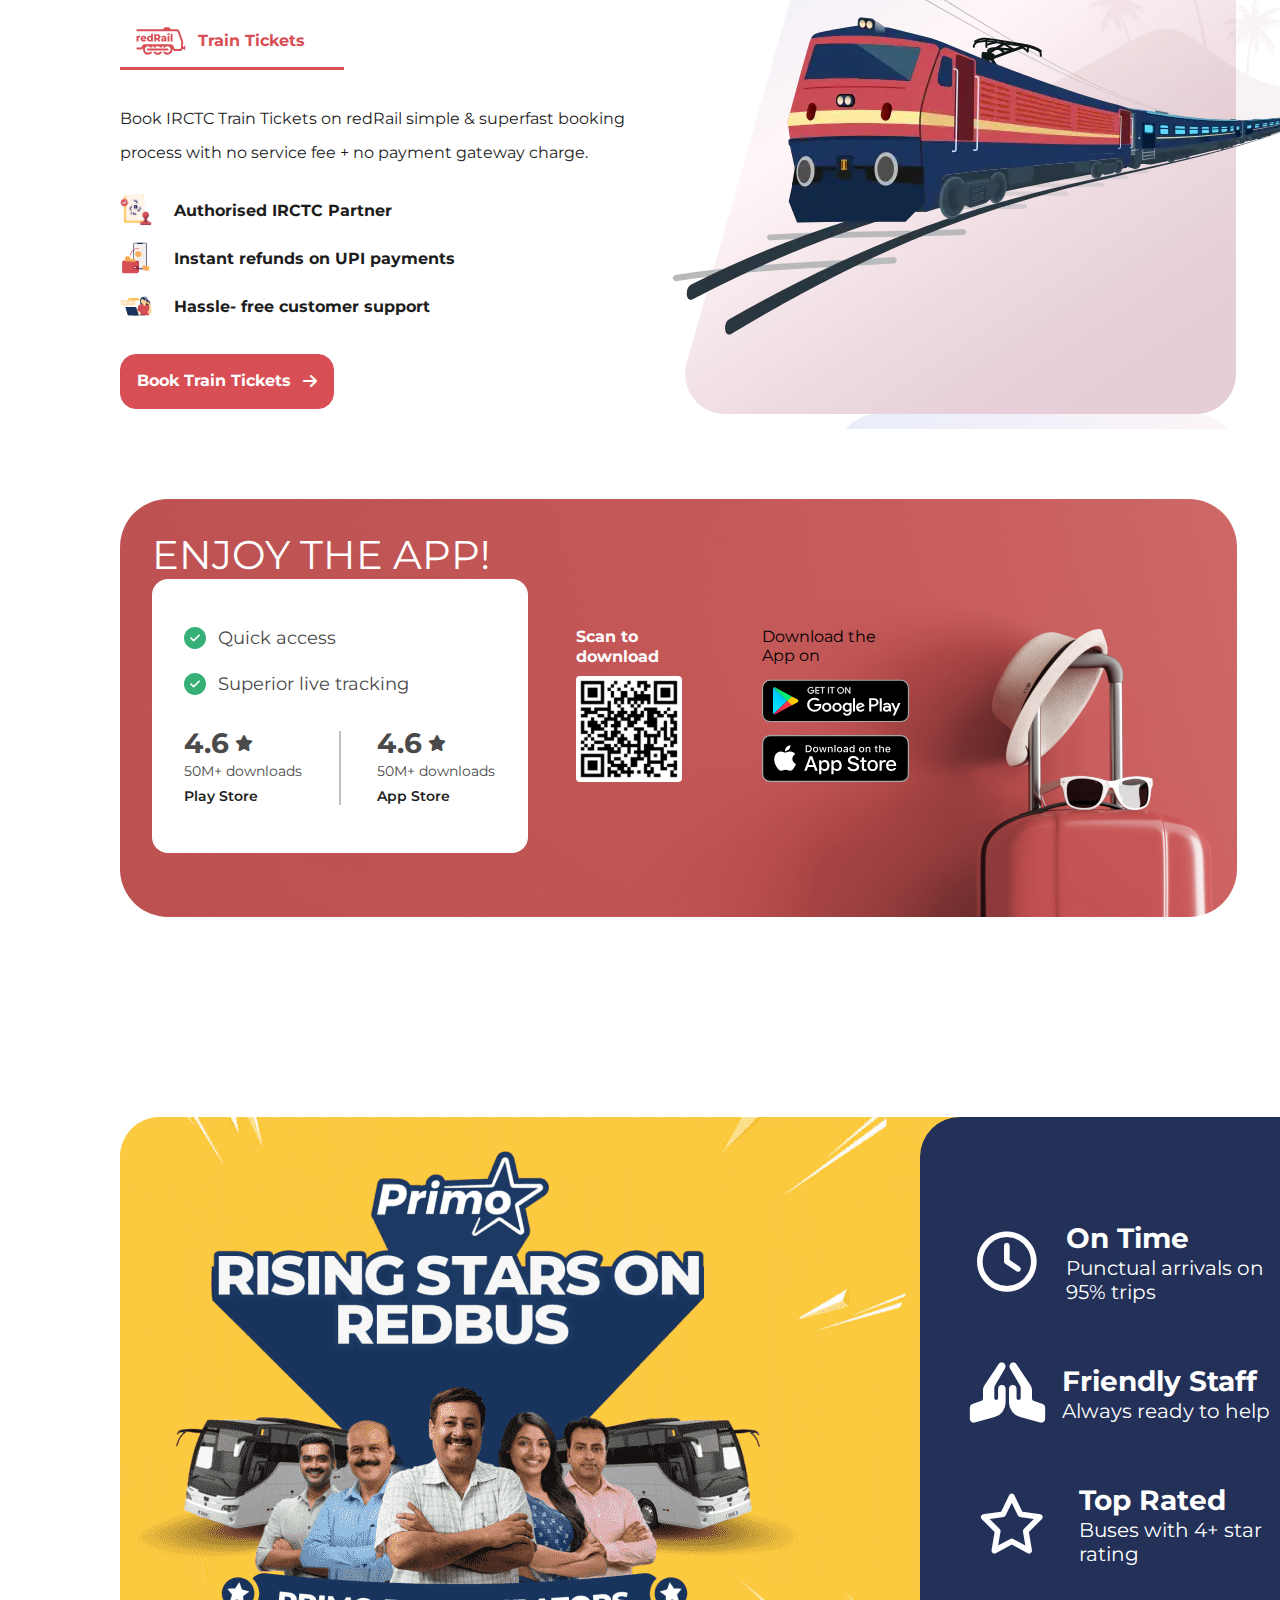
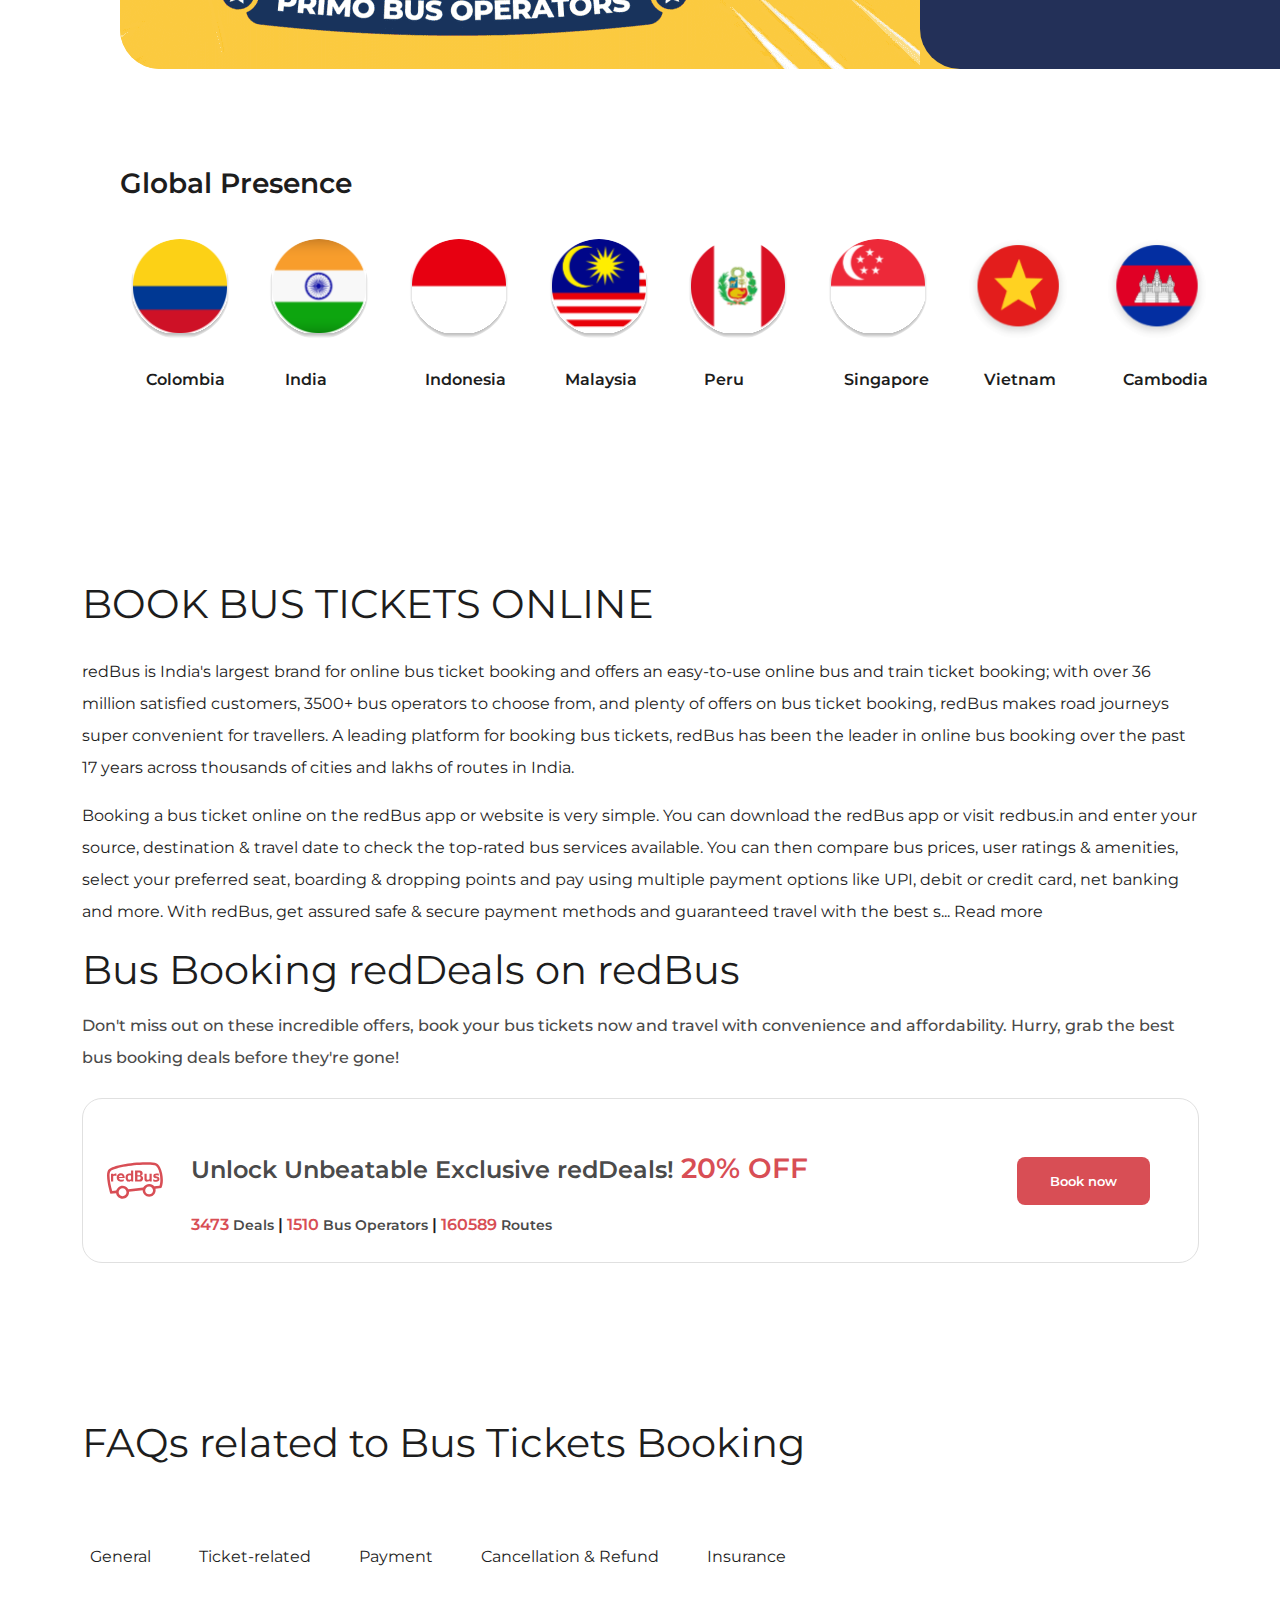
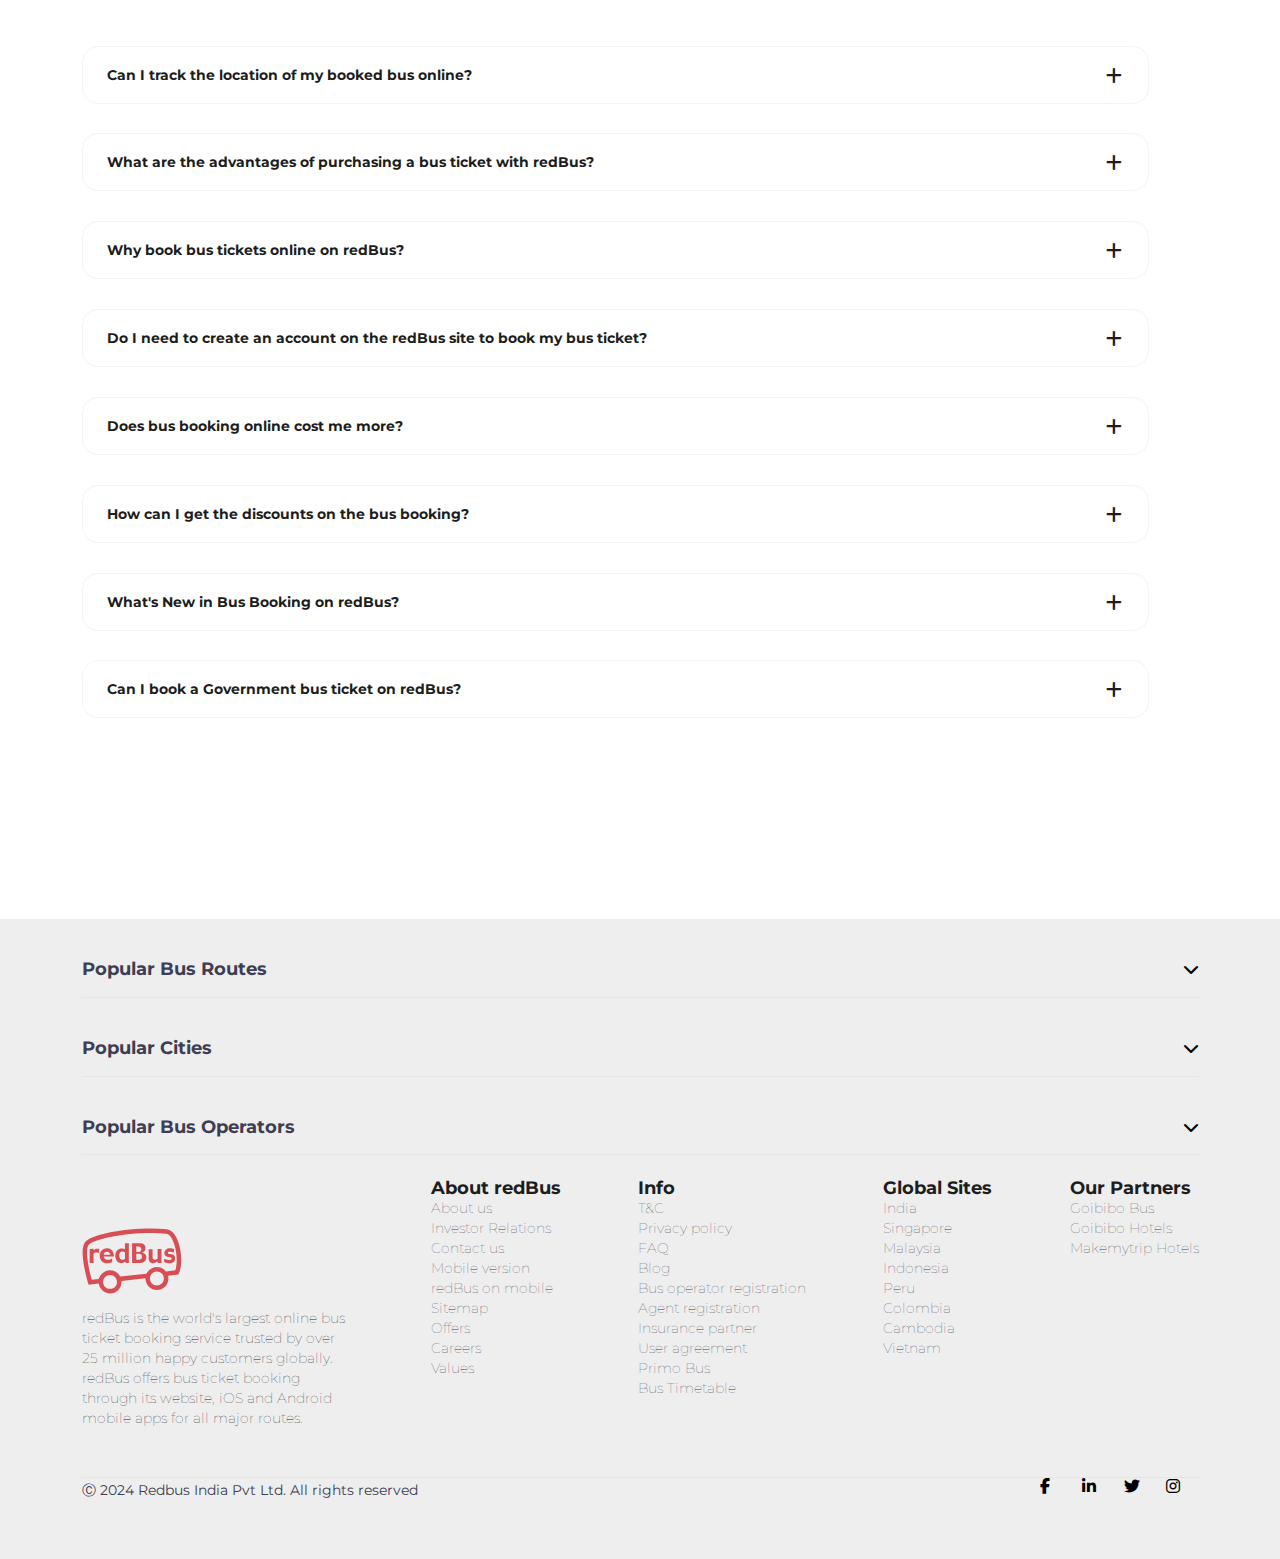
==== commit 7a38b843: "new" ====
--- a/index.html
+++ b/index.html
@@ -40,7 +40,7 @@
                 </div>
                 <div class="top-right2">
                     <i class="fa-regular fa-user"></i>
-                    <span>Account</span>
+                    <span> Account</span>
                     <i class="fa-solid fa-chevron-down"></i>
                 </div>
             </div>
--- a/css/style.css
+++ b/css/style.css
@@ -1,5 +1,4 @@
 @import url('https://fonts.googleapis.com/css2?family=Montserrat:ital,wght@0,100..900;1,100..900&display=swap');
-
 
 * {
     padding: 0px;
@@ -7,27 +6,26 @@
     box-sizing: border-box;
     text-decoration: none;
     word-break: break-word;
-    font-family: Montserrat;
-
-
+    font-family: "Montserrat", sans-serif;
 }
 
 header {
     width: 100%;
     height: 100px;
     margin: auto;
-    position: sticky;
-
-
+    box-shadow: 0px 86px 34px rgba(0, 0, 0, 0.01), 0px 48px 29px rgba(0, 0, 0, 0.03), 0px 5px 12px rgba(0, 0, 0, 0.05), 0px 0px 0px rgba(0, 0, 0, 0.05);
+    background-color: white;
+    z-index: 12;
+    position: fixed;
+    top: 0;
+    width: 100%;
 }
 
 .container {
     width: 1200px;
-    height: 100%;
-
+    height: 100px;
     margin: auto;
     display: flex;
-
     align-items: center;
 }
 
@@ -117,7 +115,7 @@
     background: #60b681;
     color: white;
     border-radius: 6px;
-    font-size: 11px;
+    font-size: 10px;
     font-weight: 500;
 
     height: 17px;
@@ -128,13 +126,13 @@
     width: 84px;
     height: 18px;
     font-weight: 400;
-    font-size: 14px;
+    font-size: 13px;
     color: black;
     font-family: "Montserrat", sans-serif;
 }
 
 .top-icons {
-    width: 217px;
+    width: 230px;
     height: 34px;
 
     flex-grow: calc(1);
@@ -172,7 +170,7 @@
 }
 
 .top-right2 {
-    width: 84px;
+    width: 110px;
     height: 34px;
     border-radius: 6px;
     cursor: pointer;
@@ -188,6 +186,7 @@
 section {
     width: 100%;
     height: 520px;
+    margin-top: 100px;
     background: url(../images/HomeBannerNew.png);
     /* width: 100%; */
     background-repeat: round;
@@ -215,6 +214,7 @@
     border-radius: 32px;
     position: relative;
     margin: auto;
+    box-shadow: 0px 86px 34px rgba(0, 0, 0, 0.01), 0px 48px 29px rgba(0, 0, 0, 0.03), 0px 5px 12px rgba(0, 0, 0, 0.05), 0px 0px 0px rgba(0, 0, 0, 0.05);
 }
 
 .from {
@@ -281,7 +281,7 @@
     width: 100%;
     height: 312px;
     position: relative;
-    background-color: #eee;
+    background-color: #fff;
 }
 
 .save-up-in {
@@ -294,6 +294,7 @@
     position: absolute;
     top: -50px;
     left: 78px;
+    box-shadow: 0px 86px 34px rgba(0, 0, 0, 0.01), 0px 48px 29px rgba(0, 0, 0, 0.03), 0px 5px 12px rgba(0, 0, 0, 0.05), 0px 0px 0px rgba(0, 0, 0, 0.05);
 }
 
 .t-offers {
@@ -417,7 +418,7 @@
 .govt-buses-background {
     width: 100%;
     height: 400px;
-    background-color: #eee;
+    background-color: #fff;
     display: flex;
     justify-content: center;
     align-items: center;
@@ -489,9 +490,11 @@
     background: #fff;
     cursor: pointer;
     position: absolute;
+    font-style: normal;
     top: 0px;
     left: 0px;
     box-shadow: inset 1px 1px 0 #aaa, inset 0 -1px 0 #aaa;
+    box-shadow: 0px 86px 34px rgba(0, 0, 0, 0.01), 0px 48px 29px rgba(0, 0, 0, 0.03), 0px 5px 12px rgba(0, 0, 0, 0.05), 0px 0px 0px rgba(0, 0, 0, 0.05);
 }
 
 .bsrtc-one {
@@ -563,38 +566,40 @@
 .another {
     left: 185px;
 }
-.middle-section-background{
+
+.middle-section-background {
     width: 100%;
     height: 2350px;
-    border: 2px solid red;
-    background-color: #eee;
-}
-.middle-section{
+    background-color: #fff;
+}
+
+.middle-section {
     width: 1117px;
     height: 2227px;
-    border: 2px solid blue;
     margin: 0px 120px 32px;
 }
-.middle-section-one{
+
+.middle-section-one {
     width: 1117px;
     height: 627px;
-    border: 2px solid green;
     margin: 70px 0px;
     display: flex;
 }
-.middle-section-one-left{
-    width:552px ;
-    height:627px ;
-    border: 1px solid yellow;
-}
-.middle-section-one-left h2{
+
+.middle-section-one-left {
+    width: 552px;
+    height: 627px;
+}
+
+.middle-section-one-left h2 {
     font-weight: 400;
     font-size: 40px;
     line-height: 60px;
     color: rgb(29, 29, 29);
     width: 552px;
 }
-.msol-train-tickets{
+
+.msol-train-tickets {
     width: 224px;
     height: 56px;
     padding: 14px 16px;
@@ -607,7 +612,8 @@
     justify-content: space-between;
     align-items: center;
 }
-.msol-train-tickets div{
+
+.msol-train-tickets div {
     width: 130px;
     height: 24px;
     font-size: 16px;
@@ -616,7 +622,8 @@
     font-weight: 700;
 
 }
-.middle-section-one-left p{
+
+.middle-section-one-left p {
     width: 550px;
     height: 68px;
     font-weight: 400;
@@ -626,30 +633,31 @@
     margin-bottom: 24px;
 }
 
-.msol-list{
+.msol-list {
     width: 552px;
     height: 128px;
-    border: 1px solid red
-}
-.msol-list-one{
+}
+
+.msol-list-one {
     width: 552px;
     height: 32px;
     margin-bottom: 16px;
     color: #4a4a4a;
     font-size: 14px;
     font-weight: 400;
-    border: 1px solid purple;
     display: flex;
     align-items: center;
     gap: 22px;
 }
-.msol-list-one div{
+
+.msol-list-one div {
     font-weight: 700;
     font-size: 16px;
     line-height: 17px;
     color: rgb(29, 29, 29);
 }
-.book-train-tickets-button{
+
+.book-train-tickets-button {
     width: fit-content;
     margin-top: 32px;
     border-radius: 16px;
@@ -664,13 +672,14 @@
     display: flex;
     align-items: center;
 }
-.middle-section-one-right{
+
+.middle-section-one-right {
     width: 564px;
     height: 627px;
-    border: 1px solid maroon;
-    background: url(../images/railPop.png);
-}
-.middle-section-two{
+    background: url(../images/aboutUsImg.svg);
+}
+
+.middle-section-two {
     width: 1117px;
     height: 418px;
     padding: 32px;
@@ -679,27 +688,30 @@
     background-size: cover;
     background-position: right center;
 }
-.middle-section-two-one{
+
+.middle-section-two-one {
     width: 1053px;
     height: 48px;
     color: rgb(255, 255, 255);
     font-size: 40px;
     line-height: 48px;
 }
-.middle-section-two-two{
+
+.middle-section-two-two {
     width: 1053px;
     height: 274px;
-    border: 1px solid black;
-    display: flex;
-}
-.middle-section-two-two-left{
+    display: flex;
+}
+
+.middle-section-two-two-left {
     width: 376px;
     height: 274px;
     padding: 48px 32px;
     background-color: #FFFFFF;
     border-radius: 16px;
 }
-.msttl-list-parent{
+
+.msttl-list-parent {
     width: 312px;
     height: 68px;
     margin-bottom: 36px;
@@ -707,41 +719,43 @@
     flex-direction: column;
     justify-content: space-between;
 }
-.msttl-list{
+
+.msttl-list {
     width: 312px;
-    /* height: 68px; */
-    border: 1px solid yellow;
     display: flex;
     gap: 12px;
 }
-.msttl-list img{
+
+.msttl-list img {
     width: 22px;
     height: 22px;
 }
-.msttl-list div{
+
+.msttl-list div {
     font-size: 18px;
     line-height: 22px;
     color: #4a4a4a;
     font-weight: 400;
 
 }
-.msttl-rating-parent{
+
+.msttl-rating-parent {
     width: 312px;
     height: 74px;
-    border: 1px solid blue;
-    display: flex;
-    justify-content: space-between;
-}
-.msttl-rating{
+    display: flex;
+    justify-content: space-between;
+}
+
+.msttl-rating {
     width: 119.2px;
     height: 74px;
-    /* border: 1px solid green; */
     display: flex;
     flex-direction: column;
     justify-content: space-between;
-    
-}
-.msttl-rating-one{
+
+}
+
+.msttl-rating-one {
     width: 100%;
     height: 24px;
     gap: 6px;
@@ -749,47 +763,50 @@
     display: flex;
     align-items: center;
 }
-.msttl-rating-one div{
+
+.msttl-rating-one div {
     font-size: 28px;
     line-height: 24px;
     font-weight: 700;
 
 }
-.msttl-rating-two{
-    /* width: 119.2px; */
-    /* height: 17px; */
+
+.msttl-rating-two {
     font-size: 14px;
     line-height: 17px;
     color: #4a4a4a;
     font-weight: 400;
 }
-.msttl-rating-three{
+
+.msttl-rating-three {
     font-size: 14px;
     line-height: 17px;
     font-weight: 600;
     color: rgb(29, 29, 29);
 
 }
-.msttl-rating-border{
-    border-right: 2px solid #c1c1c1 ;
-}
-.middle-section-two-two-right{
+
+.msttl-rating-border {
+    border-right: 2px solid #c1c1c1;
+}
+
+.middle-section-two-two-right {
     width: 333px;
     height: 155px;
-    border: 1px solid brown;
     margin: 48px 0px 0px 48px;
     display: flex;
     justify-content: space-between;
 }
-.msttr-left{
+
+.msttr-left {
     width: 106px;
     height: 155px;
-    border: 1px solid gold;
     display: flex;
     flex-direction: column;
     justify-content: space-between;
 }
-.msttr-left div{
+
+.msttr-left div {
     width: 119px;
     height: 40px;
     font-size: 16px;
@@ -797,15 +814,16 @@
     line-height: 20px;
     color: rgb(255, 255, 255);
 }
-.msttr-right{
+
+.msttr-right {
     width: 147px;
     height: 155px;
-    border: 1px solid darkcyan;
     display: flex;
     flex-direction: column;
     justify-content: space-between;
 }
-.middle-section-three{
+
+.middle-section-three {
     width: 900px;
     height: 552px;
     background-color: #fbca41;
@@ -813,14 +831,16 @@
     border-radius: 40px 0px 0px 40px;
     position: relative;
 }
-.middle-section-three img{
+
+.middle-section-three img {
     width: 800px;
     height: 552px;
     border-radius: 40px 0px 0px 40px;
     /* margin-top: 200px; */
-    
-}
-.middle-section-three-right{
+
+}
+
+.middle-section-three-right {
     width: 400px;
     height: 552px;
     border-radius: 40px;
@@ -835,64 +855,73 @@
     justify-content: space-around;
 
 }
-.mstr-list{
+
+.mstr-list {
     width: 316px;
     height: 88px;
 }
 
-.mstr-list{
+.mstr-list {
     display: flex;
     align-items: center;
     justify-content: space-around;
 }
-.mstr-list i{
+
+.mstr-list i {
     font-size: 60px;
 }
+
 .mstr-list-child :nth-child(1) {
     font-size: 28px;
     font-weight: 700;
     line-height: 36px;
-    color: rgb(255, 255, 255);  
-}
+    color: rgb(255, 255, 255);
+}
+
 .mstr-list-child :nth-child(2) {
     font-size: 20px;
     font-weight: 400;
     line-height: 24px;
     color: rgb(255, 255, 255);
 }
-.global-flag{
+
+.global-flag {
     width: 1117px;
     height: 409.5px;
     padding: 90px 0px;
-    border: 2px solid blue;
-}
-.global-flag div{
+}
+
+.global-flag div {
     font-size: 28px;
     line-height: 48px;
     font-weight: 600;
     color: rgb(29, 29, 29);
     margin: 0px 0px 32px;
 }
-.flags{
+
+.flags {
     height: 149.5px;
     width: 100%;
     display: flex;
     justify-content: space-around;
 
 }
-.flags-one{
-    width: 110.7px;
+
+.flags-one {
+    width: 120px;
     height: 149.5px;
-    border: 1px solid black;
-}
-.flags-one img{
+}
+
+.flags-one img {
     width: 100px;
     height: 100px;
     border-radius: 50%;
     margin-bottom: 6px;
     cursor: pointer;
-}
-.flags-one div{
+    
+}
+
+.flags-one div {
     font-size: 16px;
     font-weight: 600;
     line-height: 24px;
@@ -900,18 +929,19 @@
     padding: 9px 16px;
     cursor: pointer;
 }
-.content-section{
+
+.content-section {
     width: 1117px;
     height: 1935px;
-    border: 2px solid red;
     margin: auto;
 }
-.bus-tickets-online{
+
+.bus-tickets-online {
     width: 100%;
     height: 345px;
-    border: 1px solid blue;
-}
-.bus-tickets-online h2{
+}
+
+.bus-tickets-online h2 {
     color: #1d1d1d;
     font-size: 40px;
     font-style: normal;
@@ -919,20 +949,22 @@
     line-height: 40px;
     margin: 32.2px 0px;
 }
-.bus-tickets-online p{
+
+.bus-tickets-online p {
     color: #1d1d1d;
     font-size: 16px;
     font-weight: 400;
     line-height: 32px;
     margin: 16px 0px;
 }
-.bus-red-deals{
-    width:100% ;
+
+.bus-red-deals {
+    width: 100%;
     height: 358px;
     margin: 0px 0px 90px;
-    border: 1px solid green;
-}
-.bus-red-deals h2{
+}
+
+.bus-red-deals h2 {
     width: 100%;
     height: 49px;
     margin: 16px 0px;
@@ -941,7 +973,8 @@
     font-style: normal;
     font-weight: 400;
 }
-.bus-red-deals p{
+
+.bus-red-deals p {
     width: 100%;
     height: 64px;
     margin: 16px 0px;
@@ -950,7 +983,8 @@
     line-height: 32px;
     color: #4a4a4a;
 }
-.unlock-red-deals{
+
+.unlock-red-deals {
     width: 100%;
     height: 165px;
     border: 1px solid #e0e0e0;
@@ -962,12 +996,14 @@
     align-items: center;
     justify-content: space-between;
 }
-.unlock-red-deals img{
+
+.unlock-red-deals img {
     width: 56px;
     height: 57px;
     font-size: 4em;
 }
-.unlock-red-deals button{
+
+.unlock-red-deals button {
     background-color: #d84e55;
     font-weight: 600;
     color: #fff;
@@ -979,16 +1015,17 @@
     text-align: center;
     border: none;
 }
-.ulrd-parent{
+
+.ulrd-parent {
     width: 798px;
     height: 107px;
-    border: 1px solid black;
     display: flex;
     flex-direction: column;
     justify-content: space-between;
 }
-.ulrd-first{
-    margin:24px 16px;
+
+.ulrd-first {
+    margin: 24px 16px;
     font-size: 24px;
     font-weight: 600;
     color: #4a4a4a;
@@ -997,11 +1034,13 @@
     margin: 24px 0px 16px;
 
 }
-.ulrd-first span{
+
+.ulrd-first span {
     color: #d84e55;
     font-size: 28px;
 }
-.ulrd-second{
+
+.ulrd-second {
     font-weight: 600;
     color: #4a4a4a;
     font-size: 14px;
@@ -1009,23 +1048,26 @@
     height: 19px;
     margin: 14px 0px;
 }
-.ulrd-second span{
+
+.ulrd-second span {
     font-size: 16px;
     color: #d84e55;
 }
-.h-line{
-    color: #1d1d1d !important; 
-}
-.faqs-book{
+
+.h-line {
+    color: #1d1d1d !important;
+}
+
+.faqs-book {
     width: 100%;
     height: 955px;
-    border: 2px solid brown;
     display: flex;
     flex-direction: column;
     justify-content: space-evenly;
-   
-}
-.faqs-book-heading{
+
+}
+
+.faqs-book-heading {
     width: 100%;
     height: 40px;
     margin-bottom: 40px;
@@ -1034,7 +1076,8 @@
     line-height: 40px;
     color: #1d1d1d;
 }
-.faqs-shortlist{
+
+.faqs-shortlist {
     width: 100%;
     height: 51px;
     margin-bottom: 32px;
@@ -1045,16 +1088,19 @@
     display: flex;
     gap: 32px;
 }
-.faqs-shortlist div{
+
+.faqs-shortlist div {
     width: fit-content;
     height: 24px;
     margin: 12px 8px;
 }
+
 .faqs-shortlist div:hover {
     color: #d84e55;
     border-bottom: 2px solid #d84e55;
 }
-.faqs-longlist{
+
+.faqs-longlist {
     width: 1067px;
     height: 20px;
     padding: 28px 24px;
@@ -1070,123 +1116,142 @@
     align-items: center;
     position: relative;
 }
-.faqs-longlist i{
-width: 18px;
-height: 18px;
-line-height: 20px;
-font-weight: 700;
-font-size: 18px;
-}
-.arrow-button{
+
+.faqs-longlist i {
+    width: 18px;
+    height: 18px;
+    line-height: 20px;
+    font-weight: 700;
+    font-size: 18px;
+}
+
+.arrow-button {
     width: 40px;
     height: 56px;
     margin: 0px 120px 32px;
-border: 1px solid #3e3e52;
-border-radius: 16px;
-background: #fff;
-cursor: pointer;
-display: flex;
-justify-content: center;
-align-items: center;
- position: sticky;
- left: 1200px;
- position: fixed;
- top: 470px;
- left: 1020px;
-}
-.arrow-button img{
+    border: 1px solid #3e3e52;
+    border-radius: 16px;
+    background: #fff;
+    cursor: pointer;
+    display: flex;
+    justify-content: center;
+    align-items: center;
+    position: sticky;
+    bottom: 32px;
+    left: 1200px;
+    position: fixed;
+    top: 470px;
+    left: 1020px;
+}
+
+.arrow-button img {
     width: 16px;
     height: 18px;
 }
-footer{
+
+footer {
+    width: 100%;
+    height: 640px;
+    margin: auto;
+    background-color: #eee;
+}
+
+.footer-one {
     width: 1117px;
-    height: 640px;
-    /* padding: 48px 120px 32px; */
-    border: 3px solid gold;
+    height: 259px;
+   
     margin: auto;
-}
-.footer-one{
-    width: 100%;
-    height: 259px;
-    border: 1px solid red;
     display: flex;
     flex-direction: column;
     justify-content: space-evenly;
 }
-.footer-one-a{
+
+.footer-one-a {
     width: 100%;
     height: 56px;
     cursor: pointer;
     display: flex;
     justify-content: space-between;
     align-items: center;
-    border-bottom: 1px solid #E5E5E5 ;
-}
-.footer-one-a p{
+    border-bottom: 1px solid #E5E5E5;
+}
+
+.footer-one-a p {
     font-size: 18px;
     font-weight: 700;
     line-height: 20px;
     color: #3e3e52;
 }
-.footer-one-a i{
+
+.footer-one-a i {
     font-size: 16px;
     font-weight: 700;
 }
-.footer-two{
-    width: 100%;
+
+.footer-two {
+    width: 1117px;
     height: 300px;
     border-bottom: 1px solid #E5E5E5;
     display: flex;
     justify-content: space-between;
-
-}
-.footer-two-a{
+    margin: auto;
+
+}
+
+.footer-two-a {
     width: 272px;
     height: 300px;
     margin-top: 50px;
 
 }
-.footer-two-a img{
+
+.footer-two-a img {
     width: 100px;
     height: 65.5px;
 }
-.footer-two-a p{
+
+.footer-two-a p {
     width: 272px;
     height: 140px;
-    color: #3e3e52;
+    color: #1d1d1d;
     line-height: 20px;
     font-size: 14px;
     font-weight: 100;
     margin-top: 10px;
 }
-.footer-two-b h2{
+
+.footer-two-b h2 {
     font-size: 18px;
     color: #1d1d1d;
     line-height: 20px;
 }
-.footer-two-b ul{
+
+.footer-two-b ul {
     list-style: none;
     color: #3e3e52;
     line-height: 20px;
     font-size: 14px;
     font-weight: 100;
 }
-.footer-three{
-    width: 100%;
+
+.footer-three {
+    width: 1117px;
     height: 24px;
-    border: 1px solid red;
     display: flex;
     justify-content: space-between;
     align-items: center;
     margin-top: 50px;
-}
-.footer-three p{
+    margin: auto;
+}
+
+.footer-three p {
     color: #3e3e52;
     line-height: 20px;
     font-size: 14px;
     font-weight: 400;
 }
-.footer-three-icons{
+
+.footer-three-icons {
     width: 168px;
     height: 24px;
     display: flex;
@@ -1194,7 +1259,8 @@
     align-items: center;
 
 }
-.footer-three-icons i{
+
+.footer-three-icons i {
     width: 24px;
     height: 24px;
 }